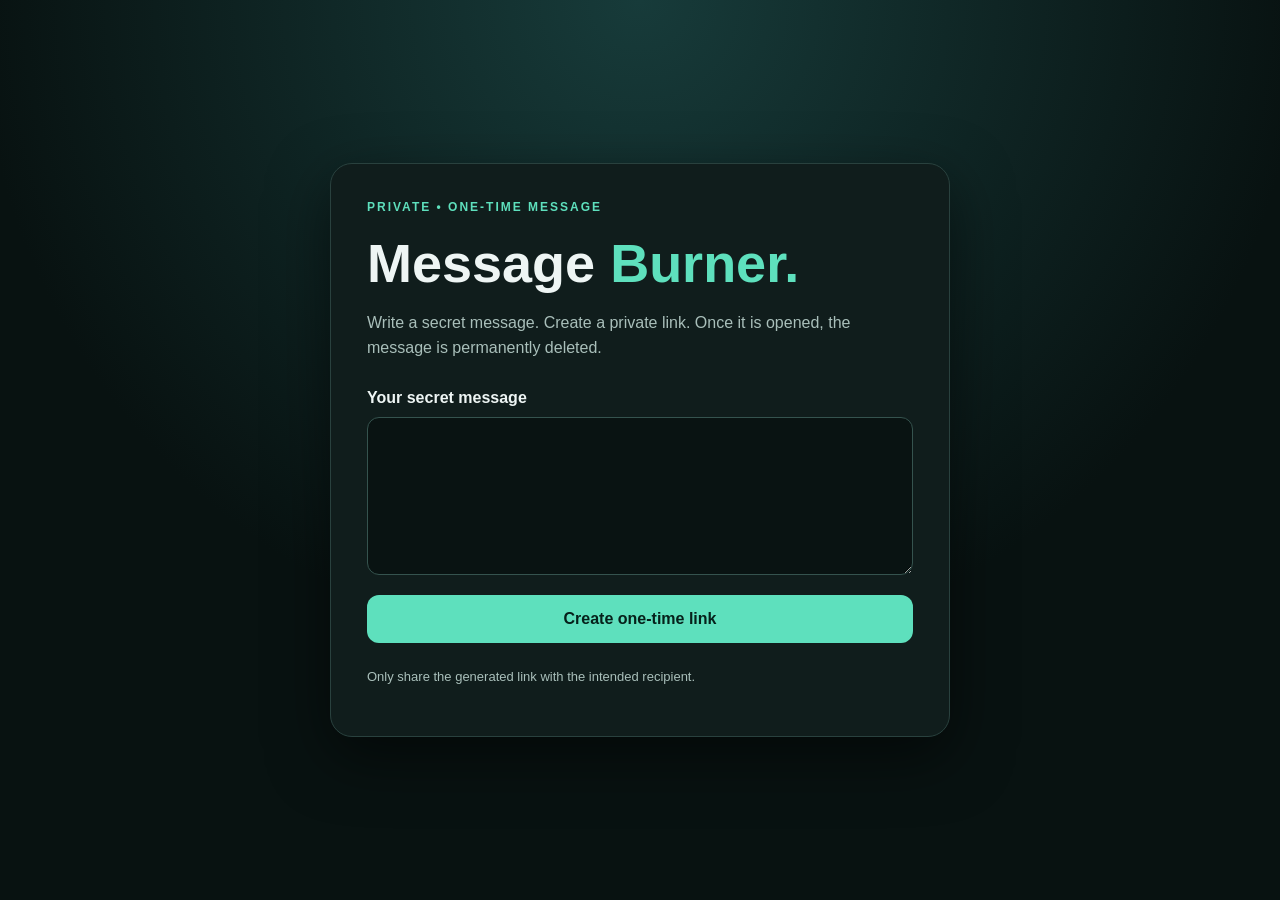
==== static/index.html @ 4c46920a "first commit" ====
<!DOCTYPE html>
<html lang="en">
<head>
    <meta charset="UTF-8">
    <meta name="viewport" content="width=device-width, initial-scale=1.0">

    <title>Message Burner</title>

    <link rel="stylesheet" href="/static/style.css">
</head>
<body>

    <main class="container">

        <div class="tag">
            PRIVATE • ONE-TIME MESSAGE
        </div>

        <h1>Message <span>Burner.</span></h1>

        <p class="intro">
            Write a secret message. Create a private link.
            Once it is opened, the message is permanently deleted.
        </p>

        <label for="message">Your secret message</label>

        <textarea
            id="message"
            placeholder="Type your message here..."
            rows="7">
        </textarea>

        <button id="createButton" onclick="createLink()">
            Create one-time link
        </button>

        <div id="result" class="result"></div>

        <p class="note">
            Only share the generated link with the intended recipient.
        </p>

    </main>

    <script>

        // Create a one-time message link
        async function createLink() {

            const messageBox = document.getElementById("message");
            const result = document.getElementById("result");
            const button = document.getElementById("createButton");

            if (!messageBox.value.trim()) {
                result.textContent = "Please enter a message first.";
                return;
            }

            button.disabled = true;
            result.textContent = "Creating your link...";

            try {

                const response = await fetch("/create", {
                    method: "POST",
                    headers: {
                        "Content-Type": "application/json"
                    },
                    body: JSON.stringify({
                        message: messageBox.value
                    })
                });

                const data = await response.json();

                if (!response.ok) {
                    throw new Error(data.detail || "Could not create link.");
                }

                const fullLink = window.location.origin + data.link;

                result.innerHTML = `
                    <p>Your one-time link is ready:</p>
                    <input id="shareLink" readonly>
                    <button class="copy" onclick="copyLink()">
                        Copy link
                    </button>
                `;

                document.getElementById("shareLink").value = fullLink;

                messageBox.value = "";

            } catch (error) {

                result.textContent = error.message;

            } finally {

                button.disabled = false;

            }
        }

        // Copy generated link
        async function copyLink() {

            const link = document.getElementById("shareLink");

            link.select();
            link.setSelectionRange(0, 99999);

            try {

                await navigator.clipboard.writeText(link.value);

                document.querySelector(".copy").textContent = "Copied!";

            } catch {

                document.execCommand("copy");

                document.querySelector(".copy").textContent = "Copied!";

            }
        }

    </script>

</body>
</html>
---- static/style.css ----
/* Apply styles to all elements */
* {
    box-sizing: border-box;
}

/* Main webpage background */
body {
    margin: 0;
    min-height: 100vh;
    display: grid;
    place-items: center;
    padding: 24px;
    font-family: Arial, sans-serif;
    color: #eef5f4;

    background: radial-gradient(
        circle at top,
        #173b3a,
        #081211 60%
    );
}

/* Main content box */
.container {
    width: 100%;
    max-width: 620px;
    padding: 36px;

    background: #101d1c;
    border: 1px solid #29413e;
    border-radius: 22px;

    box-shadow: 0 20px 60px #0008;
}

/* Small heading */
.tag {
    color: #5ee0bd;
    font-size: 12px;
    letter-spacing: 2px;
    font-weight: bold;
}

/* Main title */
h1 {
    font-size: clamp(34px, 8vw, 54px);
    margin: 18px 0 12px;
}

/* Highlighted title text */
h1 span {
    color: #5ee0bd;
}

/* Description text */
.intro,
.note {
    color: #a9bfba;
    line-height: 1.6;
}

/* Textarea label */
label {
    display: block;
    margin: 28px 0 10px;
    font-weight: bold;
}

/* Textarea and input fields */
textarea,
input {
    width: 100%;
    padding: 15px;

    border: 1px solid #35534e;
    border-radius: 12px;

    color: #eef5f4;
    background: #091312;

    font: inherit;
}

/* Textarea settings */
textarea {
    resize: vertical;
}

/* Buttons */
button {
    width: 100%;
    margin-top: 16px;
    padding: 15px;

    border: 0;
    border-radius: 12px;

    color: #06211b;
    background: #5ee0bd;

    font-size: 16px;
    font-weight: bold;

    cursor: pointer;
}

/* Disabled button */
button:disabled {
    opacity: 0.6;
    cursor: wait;
}

/* Result section */
.result {
    margin-top: 20px;
    overflow-wrap: anywhere;
}

/* Result message */
.result p {
    color: #5ee0bd;
}

/* Copy button */
button.copy {
    margin-top: 10px;
}

/* Secret message display */
.message {
    margin-top: 26px;
    padding: 22px;
    min-height: 100px;

    white-space: pre-wrap;
    overflow-wrap: anywhere;

    background: #091312;
    border: 1px solid #35534e;
    border-radius: 12px;

    line-height: 1.7;
}

/* Small note */
.note {
    margin-top: 24px;
    font-size: 13px;
}

/* Mobile screen design */
@media (max-width: 480px) {

    .container {
        padding: 25px 20px;
    }

}
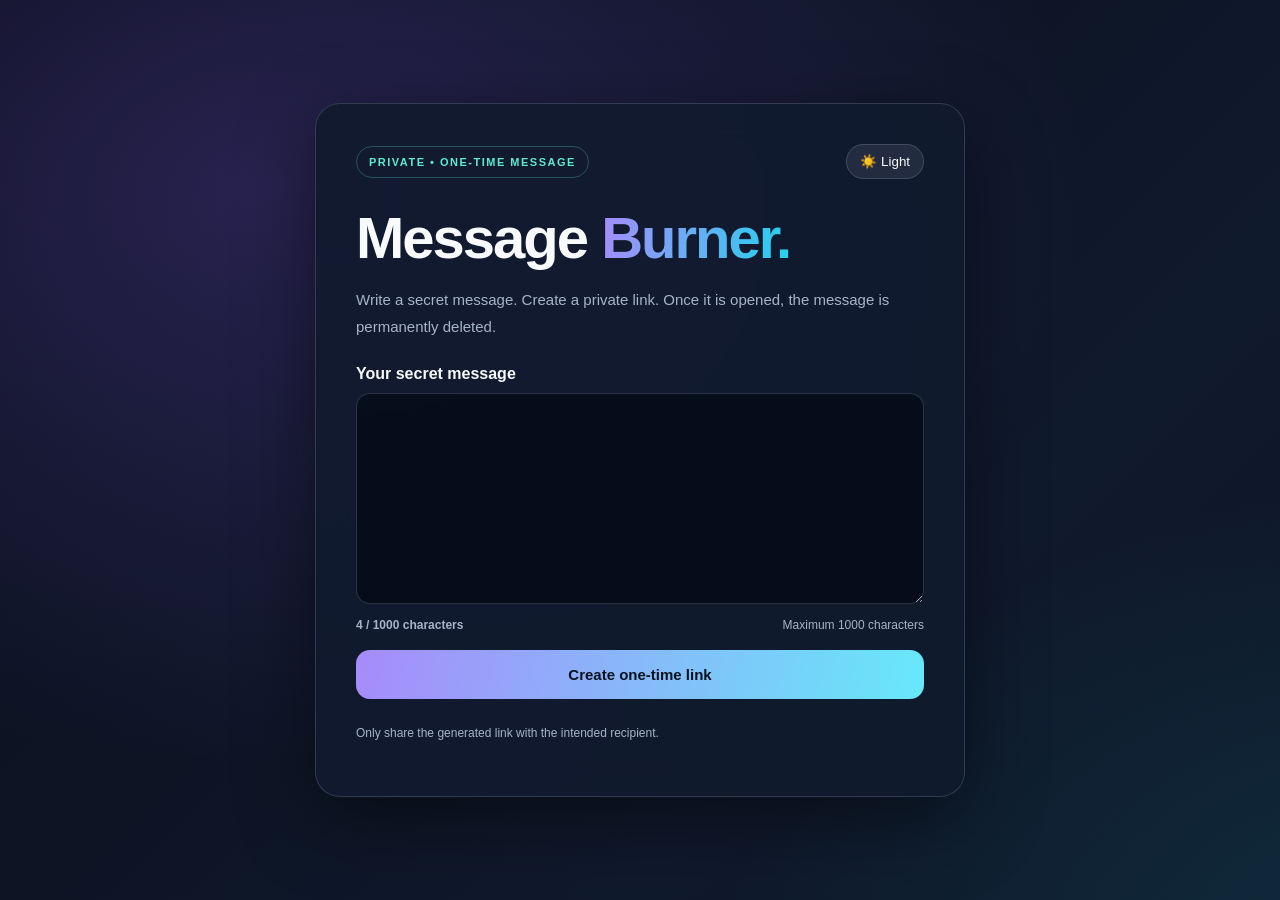
==== commit 9ed2deb7: "Updated programs" ====
--- a/static/index.html
+++ b/static/index.html
@@ -1,5 +1,7 @@
+
 <!DOCTYPE html>
 <html lang="en">
+
 <head>
     <meta charset="UTF-8">
     <meta name="viewport" content="width=device-width, initial-scale=1.0">
@@ -8,125 +10,291 @@
 
     <link rel="stylesheet" href="/static/style.css">
 </head>
+
 <body>
 
-    <main class="container">
+<main class="container">
+
+    <div class="topbar">
 
         <div class="tag">
             PRIVATE • ONE-TIME MESSAGE
         </div>
 
-        <h1>Message <span>Burner.</span></h1>
-
-        <p class="intro">
-            Write a secret message. Create a private link.
-            Once it is opened, the message is permanently deleted.
-        </p>
-
-        <label for="message">Your secret message</label>
-
-        <textarea
-            id="message"
-            placeholder="Type your message here..."
-            rows="7">
-        </textarea>
-
-        <button id="createButton" onclick="createLink()">
-            Create one-time link
+        <button
+            class="theme-toggle"
+            id="themeToggle"
+            onclick="toggleTheme()">
+            ☀️ Light
         </button>
 
-        <div id="result" class="result"></div>
-
-        <p class="note">
-            Only share the generated link with the intended recipient.
-        </p>
-
-    </main>
-
-    <script>
-
-        // Create a one-time message link
-        async function createLink() {
-
-            const messageBox = document.getElementById("message");
-            const result = document.getElementById("result");
-            const button = document.getElementById("createButton");
-
-            if (!messageBox.value.trim()) {
-                result.textContent = "Please enter a message first.";
-                return;
-            }
-
-            button.disabled = true;
-            result.textContent = "Creating your link...";
-
-            try {
-
-                const response = await fetch("/create", {
-                    method: "POST",
-                    headers: {
-                        "Content-Type": "application/json"
-                    },
-                    body: JSON.stringify({
-                        message: messageBox.value
-                    })
-                });
-
-                const data = await response.json();
-
-                if (!response.ok) {
-                    throw new Error(data.detail || "Could not create link.");
-                }
-
-                const fullLink = window.location.origin + data.link;
-
-                result.innerHTML = `
-                    <p>Your one-time link is ready:</p>
-                    <input id="shareLink" readonly>
-                    <button class="copy" onclick="copyLink()">
-                        Copy link
-                    </button>
-                `;
-
-                document.getElementById("shareLink").value = fullLink;
-
-                messageBox.value = "";
-
-            } catch (error) {
-
-                result.textContent = error.message;
-
-            } finally {
-
-                button.disabled = false;
-
-            }
+    </div>
+
+    <h1>Message <span>Burner.</span></h1>
+
+    <p class="intro">
+        Write a secret message. Create a private link.
+        Once it is opened, the message is permanently deleted.
+    </p>
+
+    <label for="message">Your secret message</label>
+
+    <textarea
+        id="message"
+        maxlength="1000"
+        rows="7"
+        placeholder="Type your message here..."
+        oninput="updateCounter()">
+    </textarea>
+
+    <div class="counter-row">
+
+        <span id="characterCount">
+            0 / 1000 characters
+        </span>
+
+        <span>Maximum 1000 characters</span>
+
+    </div>
+
+    <button
+        id="createButton"
+        class="primary-button"
+        onclick="createLink()">
+
+        Create one-time link
+
+    </button>
+
+    <div id="result" class="result"></div>
+
+    <p class="note">
+        Only share the generated link with the intended recipient.
+    </p>
+
+</main>
+
+
+<script>
+
+// Apply saved theme
+function applySavedTheme() {
+
+    const theme =
+        localStorage.getItem("messageBurnerTheme") || "dark";
+
+    document.body.classList.toggle(
+        "light-theme",
+        theme === "light"
+    );
+
+    updateThemeButton();
+}
+
+
+// Switch dark and light themes
+function toggleTheme() {
+
+    const isLight =
+        document.body.classList.toggle("light-theme");
+
+    localStorage.setItem(
+        "messageBurnerTheme",
+        isLight ? "light" : "dark"
+    );
+
+    updateThemeButton();
+}
+
+
+// Update theme button
+function updateThemeButton() {
+
+    const button =
+        document.getElementById("themeToggle");
+
+    const isLight =
+        document.body.classList.contains("light-theme");
+
+    button.textContent =
+        isLight ? "🌙 Dark" : "☀️ Light";
+
+}
+
+
+// Character counter
+function updateCounter() {
+
+    const message =
+        document.getElementById("message");
+
+    const count = message.value.length;
+
+    const counter =
+        document.getElementById("characterCount");
+
+    counter.textContent =
+        count + " / 1000 characters";
+
+    counter.classList.toggle(
+        "near-limit",
+        count >= 900
+    );
+
+    counter.classList.toggle(
+        "at-limit",
+        count >= 1000
+    );
+
+}
+
+
+// Create message link
+async function createLink() {
+
+    const messageBox =
+        document.getElementById("message");
+
+    const result =
+        document.getElementById("result");
+
+    const button =
+        document.getElementById("createButton");
+
+    const message = messageBox.value.trim();
+
+    if (!message) {
+
+        result.textContent =
+            "Please enter a message first😥.";
+
+        return;
+    }
+
+    if (message.length > 1000) {
+
+        result.textContent =
+            "Maximum 1000 characters allowed.😡";
+
+        return;
+    }
+
+    button.disabled = true;
+
+    result.textContent =
+        "Creating your link...🤔";
+
+    try {
+
+        const response = await fetch("/create", {
+
+            method: "POST",
+
+            headers: {
+                "Content-Type": "application/json"
+            },
+
+            body: JSON.stringify({
+                message: message
+            })
+
+        });
+
+        const data = await response.json();
+
+        if (!response.ok) {
+            throw new Error(
+                data.detail || "Could not create link.🙏"
+            );
         }
 
-        // Copy generated link
-        async function copyLink() {
-
-            const link = document.getElementById("shareLink");
-
-            link.select();
-            link.setSelectionRange(0, 99999);
-
-            try {
-
-                await navigator.clipboard.writeText(link.value);
-
-                document.querySelector(".copy").textContent = "Copied!";
-
-            } catch {
-
-                document.execCommand("copy");
-
-                document.querySelector(".copy").textContent = "Copied!";
-
-            }
-        }
-
-    </script>
+        const fullLink =
+            window.location.origin + data.link;
+
+        result.replaceChildren();
+
+        const text = document.createElement("p");
+
+        text.textContent =
+            "Your one-time link is ready:😇";
+
+        result.appendChild(text);
+
+        const input = document.createElement("input");
+
+        input.id = "shareLink";
+        input.readOnly = true;
+        input.value = fullLink;
+
+        result.appendChild(input);
+
+        const copyButton =
+            document.createElement("button");
+
+        copyButton.className = "copy-button";
+        copyButton.textContent = "Copy link";
+
+        copyButton.onclick = copyLink;
+
+        result.appendChild(copyButton);
+
+        messageBox.value = "";
+
+        updateCounter();
+
+    }
+
+    catch (error) {
+
+        result.textContent = error.message;
+
+    }
+
+    finally {
+
+        button.disabled = false;
+
+    }
+
+}
+
+
+// Copy link
+async function copyLink() {
+
+    const link =
+        document.getElementById("shareLink");
+
+    const button =
+        document.querySelector(".copy-button");
+
+    try {
+
+        await navigator.clipboard.writeText(link.value);
+
+    }
+
+    catch {
+
+        link.select();
+
+        link.setSelectionRange(0, 99999);
+
+        document.execCommand("copy");
+
+    }
+
+    button.textContent = "Copied!";
+
+}
+
+
+// Start page
+applySavedTheme();
+
+updateCounter();
+
+</script>
 
 </body>
-</html>+</html>
--- a/static/style.css
+++ b/static/style.css
@@ -1,158 +1,562 @@
-/* Apply styles to all elements */
+
+/* Message Burner Professional CSS */
+
+:root {
+
+    --panel: rgba(17, 27, 46, .92);
+
+    --text: #f8fafc;
+
+    --muted: #a7b4c8;
+
+    --field: rgba(5, 12, 25, .84);
+
+    --success: #5eead4;
+
+    --border: rgba(148, 163, 184, .25);
+
+}
+
+
+/* Basic settings */
+
 * {
+
     box-sizing: border-box;
-}
-
-/* Main webpage background */
+
+}
+
+
+/* Main background */
+
 body {
+
+    min-height: 100vh;
+
     margin: 0;
-    min-height: 100vh;
+
     display: grid;
+
     place-items: center;
-    padding: 24px;
+
+    padding: 25px 15px;
+
+    color: var(--text);
+
     font-family: Arial, sans-serif;
-    color: #eef5f4;
-
-    background: radial-gradient(
-        circle at top,
-        #173b3a,
-        #081211 60%
+
+    background:
+        radial-gradient(
+            ellipse at 15% 15%,
+            rgba(139, 92, 246, .23),
+            transparent 38%
+        ),
+        radial-gradient(
+            ellipse at 85% 80%,
+            rgba(34, 211, 238, .16),
+            transparent 38%
+        ),
+        linear-gradient(
+            135deg,
+            #080d18,
+            #101a2d,
+            #080d18
+        );
+
+    background-size: 140% 140%;
+
+    animation: backgroundFlow 14s infinite alternate;
+
+    transition: background .3s, color .3s;
+
+}
+
+
+/* Main card */
+
+.container {
+
+    width: min(100%, 650px);
+
+    padding: 40px;
+
+    border: 1px solid var(--border);
+
+    border-radius: 25px;
+
+    background: var(--panel);
+
+    backdrop-filter: blur(18px);
+
+    box-shadow: 0 24px 80px #0007;
+
+    animation: cardEnter .8s ease;
+
+}
+
+
+/* Top navigation */
+
+.topbar {
+
+    display: flex;
+
+    align-items: center;
+
+    justify-content: space-between;
+
+    gap: 10px;
+
+    flex-wrap: wrap;
+
+}
+
+
+/* Small tag */
+
+.tag {
+
+    color: var(--success);
+
+    font-size: 11px;
+
+    font-weight: bold;
+
+    letter-spacing: 1.5px;
+
+    padding: 9px 12px;
+
+    border: 1px solid #5eead444;
+
+    border-radius: 30px;
+
+}
+
+
+/* Theme button */
+
+.theme-toggle {
+
+    padding: 9px 13px;
+
+    border: 1px solid var(--border);
+
+    border-radius: 25px;
+
+    color: var(--text);
+
+    background: #94a3b822;
+
+    cursor: pointer;
+
+}
+
+
+/* Heading */
+
+h1 {
+
+    margin: 25px 0 12px;
+
+    font-size: clamp(36px, 8vw, 58px);
+
+    letter-spacing: -2px;
+
+}
+
+
+h1 span {
+
+    color: transparent;
+
+    background: linear-gradient(
+        100deg,
+        #a78bfa,
+        #22d3ee
     );
-}
-
-/* Main content box */
-.container {
-    width: 100%;
-    max-width: 620px;
-    padding: 36px;
-
-    background: #101d1c;
-    border: 1px solid #29413e;
-    border-radius: 22px;
-
-    box-shadow: 0 20px 60px #0008;
-}
-
-/* Small heading */
-.tag {
-    color: #5ee0bd;
-    font-size: 12px;
-    letter-spacing: 2px;
+
+    background-clip: text;
+
+    -webkit-background-clip: text;
+
+}
+
+
+/* Introduction */
+
+.intro {
+
+    color: var(--muted);
+
+    line-height: 1.8;
+
+    font-size: 15px;
+
+}
+
+
+/* Label */
+
+label {
+
+    display: block;
+
+    margin: 25px 0 10px;
+
     font-weight: bold;
-}
-
-/* Main title */
-h1 {
-    font-size: clamp(34px, 8vw, 54px);
-    margin: 18px 0 12px;
-}
-
-/* Highlighted title text */
-h1 span {
-    color: #5ee0bd;
-}
-
-/* Description text */
-.intro,
-.note {
-    color: #a9bfba;
-    line-height: 1.6;
-}
-
-/* Textarea label */
-label {
-    display: block;
-    margin: 28px 0 10px;
-    font-weight: bold;
-}
-
-/* Textarea and input fields */
+
+}
+
+
+/* Textarea and input */
+
 textarea,
 input {
+
     width: 100%;
+
     padding: 15px;
 
-    border: 1px solid #35534e;
-    border-radius: 12px;
-
-    color: #eef5f4;
-    background: #091312;
+    border: 1px solid var(--border);
+
+    border-radius: 14px;
+
+    outline: none;
+
+    color: var(--text);
+
+    background: var(--field);
 
     font: inherit;
-}
-
-/* Textarea settings */
+
+    line-height: 1.6;
+
+    transition: .3s;
+
+}
+
+
 textarea {
+
+    min-height: 150px;
+
     resize: vertical;
-}
-
-/* Buttons */
+
+}
+
+
+textarea:focus,
+input:focus {
+
+    border-color: #22d3ee;
+
+    box-shadow: 0 0 0 4px #22d3ee22;
+
+}
+
+
+/* Character counter */
+
+.counter-row {
+
+    display: flex;
+
+    justify-content: space-between;
+
+    gap: 10px;
+
+    margin-top: 10px;
+
+    color: var(--muted);
+
+    font-size: 12px;
+
+}
+
+
+#characterCount {
+
+    font-weight: bold;
+
+}
+
+
+#characterCount.near-limit {
+
+    color: #fbbf24;
+
+}
+
+
+#characterCount.at-limit {
+
+    color: #fb7185;
+
+}
+
+
+/* Main button */
+
 button {
+
+    font-family: inherit;
+
+}
+
+
+.primary-button,
+.copy-button {
+
     width: 100%;
-    margin-top: 16px;
-    padding: 15px;
-
-    border: 0;
-    border-radius: 12px;
-
-    color: #06211b;
-    background: #5ee0bd;
+
+    margin-top: 18px;
+
+    padding: 16px;
+
+    border: none;
+
+    border-radius: 14px;
+
+    color: #08111f;
+
+    background: linear-gradient(
+        100deg,
+        #a78bfa,
+        #67e8f9
+    );
+
+    font-size: 15px;
+
+    font-weight: bold;
+
+    cursor: pointer;
+
+    transition: .3s;
+
+}
+
+
+.primary-button:hover,
+.copy-button:hover {
+
+    transform: translateY(-3px);
+
+    box-shadow: 0 12px 30px #6366f155;
+
+}
+
+
+.primary-button:disabled {
+
+    opacity: .6;
+
+    cursor: wait;
+
+}
+
+
+/* Result section */
+
+.result {
+
+    margin-top: 20px;
+
+    overflow-wrap: anywhere;
+
+}
+
+
+.result p {
+
+    color: var(--success);
+
+    font-weight: bold;
+
+}
+
+
+/* Message reader */
+
+.message {
+
+    min-height: 110px;
+
+    margin-top: 25px;
+
+    padding: 22px;
+
+    border: 1px solid #22d3ee44;
+
+    border-radius: 15px;
+
+    color: var(--text);
+
+    background: var(--field);
 
     font-size: 16px;
-    font-weight: bold;
-
-    cursor: pointer;
-}
-
-/* Disabled button */
-button:disabled {
-    opacity: 0.6;
-    cursor: wait;
-}
-
-/* Result section */
-.result {
-    margin-top: 20px;
+
+    line-height: 1.8;
+
+    white-space: pre-wrap;
+
     overflow-wrap: anywhere;
-}
-
-/* Result message */
-.result p {
-    color: #5ee0bd;
-}
-
-/* Copy button */
-button.copy {
-    margin-top: 10px;
-}
-
-/* Secret message display */
-.message {
-    margin-top: 26px;
-    padding: 22px;
-    min-height: 100px;
-
-    white-space: pre-wrap;
-    overflow-wrap: anywhere;
-
-    background: #091312;
-    border: 1px solid #35534e;
-    border-radius: 12px;
+
+}
+
+
+.message-error {
+
+    color: #fda4af;
+
+}
+
+
+/* Footer note */
+
+.note {
+
+    margin-top: 24px;
+
+    color: var(--muted);
+
+    font-size: 12px;
 
     line-height: 1.7;
-}
-
-/* Small note */
-.note {
-    margin-top: 24px;
-    font-size: 13px;
-}
-
-/* Mobile screen design */
-@media (max-width: 480px) {
+
+}
+
+
+/* Light theme */
+
+body.light-theme {
+
+    color-scheme: light;
+
+    --panel: rgba(255, 255, 255, .94);
+
+    --text: #172033;
+
+    --muted: #5b6880;
+
+    --field: #f8fafc;
+
+    --success: #0f8b79;
+
+    --border: rgba(100, 116, 139, .30);
+
+    background:
+        radial-gradient(
+            ellipse at 15% 15%,
+            #a78bfa40,
+            transparent 38%
+        ),
+        radial-gradient(
+            ellipse at 85% 80%,
+            #22d3ee35,
+            transparent 38%
+        ),
+        linear-gradient(
+            135deg,
+            #f8faff,
+            #e9efff,
+            #f7fbff
+        );
+
+}
+
+
+body.light-theme .message-error {
+
+    color: #be123c;
+
+}
+
+
+/* Mobile responsive */
+
+@media (max-width: 600px) {
 
     .container {
-        padding: 25px 20px;
-    }
-
-}+
+        padding: 25px 19px;
+
+        border-radius: 22px;
+
+    }
+
+    h1 {
+
+        letter-spacing: -1px;
+
+    }
+
+    .intro {
+
+        font-size: 14px;
+
+    }
+
+    .counter-row {
+
+        flex-direction: column;
+
+    }
+
+}
+
+
+/* Accessibility */
+
+@media (prefers-reduced-motion: reduce) {
+
+    *,
+    *::before,
+    *::after {
+
+        animation-duration: .01ms !important;
+
+        transition-duration: .01ms !important;
+
+    }
+
+}
+
+
+/* Animations */
+
+@keyframes cardEnter {
+
+    from {
+
+        opacity: 0;
+
+        transform: translateY(25px);
+
+    }
+
+    to {
+
+        opacity: 1;
+
+        transform: translateY(0);
+
+    }
+
+}
+
+
+@keyframes backgroundFlow {
+
+    from {
+
+        background-position: 0% 0%;
+
+    }
+
+    to {
+
+        background-position: 100% 100%;
+
+    }
+
+}
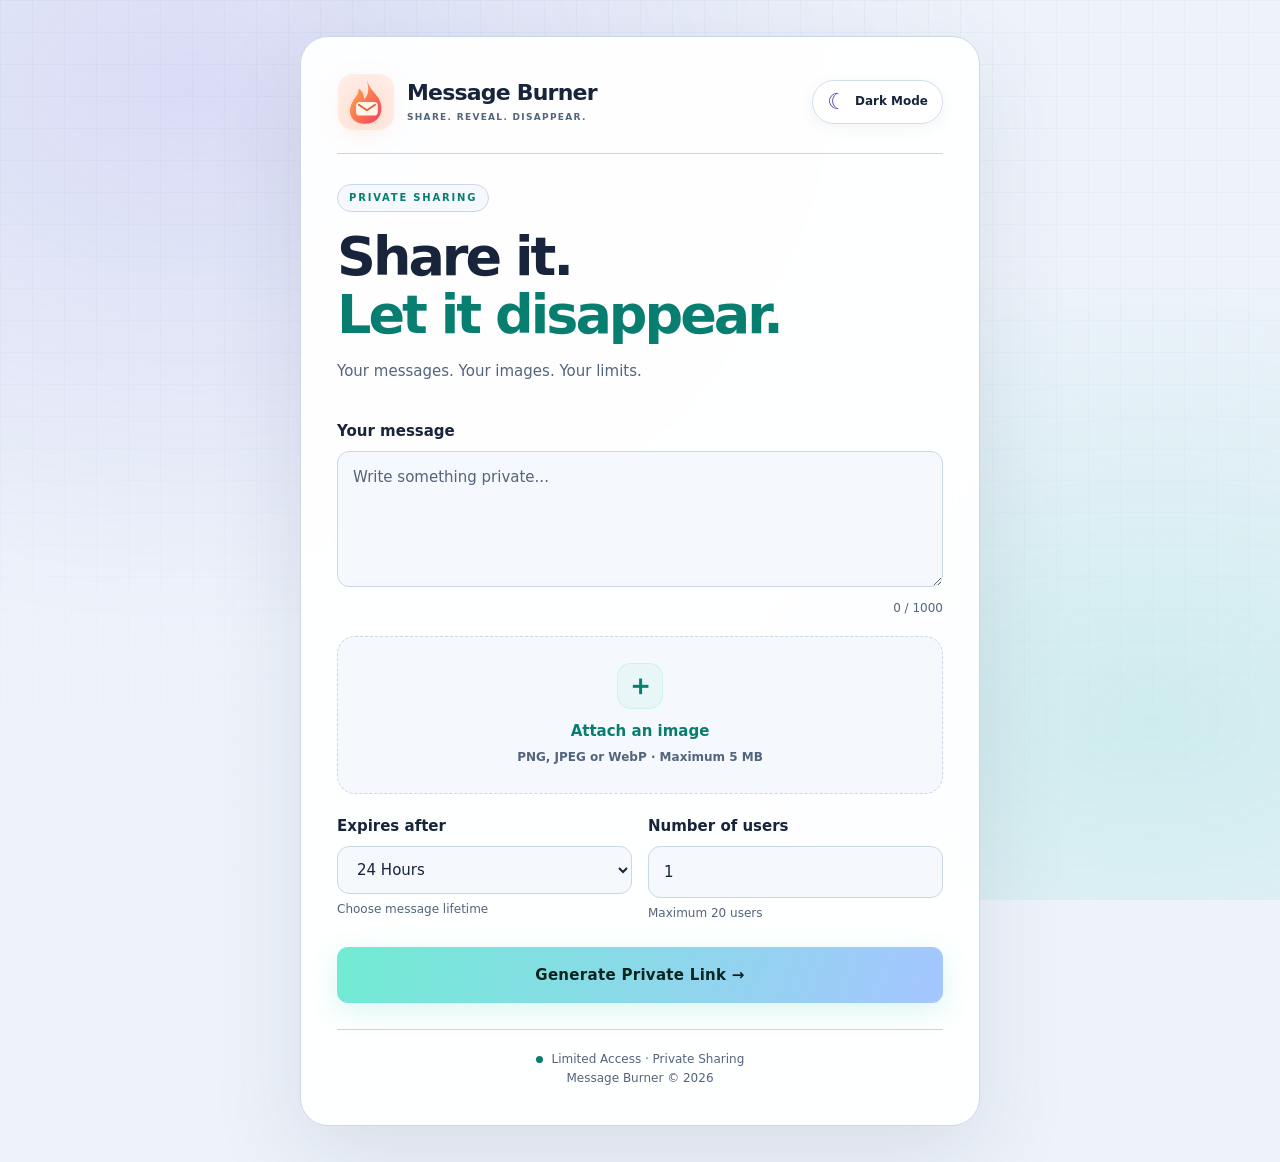
==== commit 0398d6fd: "Updated project" ====
--- a/static/index.html
+++ b/static/index.html
@@ -1,300 +1,399 @@
-
-<!DOCTYPE html>
+<!doctype html>
 <html lang="en">
-
-<head>
-    <meta charset="UTF-8">
-    <meta name="viewport" content="width=device-width, initial-scale=1.0">
+  <head>
+    <meta charset="UTF-8" />
+
+    <meta name="viewport" content="width=device-width, initial-scale=1" />
 
     <title>Message Burner</title>
 
-    <link rel="stylesheet" href="/static/style.css">
-</head>
-
-<body>
-
-<main class="container">
-
-    <div class="topbar">
-
-        <div class="tag">
-            PRIVATE • ONE-TIME MESSAGE
+    <link rel="stylesheet" href="/static/style.css" />
+
+    <script src="/static/app.js" defer></script>
+  </head>
+
+  <body>
+    <main>
+      <!-- Professional logo and theme button -->
+      <header>
+        <a href="/" class="brand-logo">
+          <svg class="logo-icon" viewBox="0 0 64 64" aria-hidden="true">
+            <defs>
+              <linearGradient
+                id="fireGradient"
+                x1="0%"
+                y1="0%"
+                x2="100%"
+                y2="100%"
+              >
+                <stop offset="0%" stop-color="#ffb347" />
+
+                <stop offset="100%" stop-color="#f43f5e" />
+              </linearGradient>
+            </defs>
+
+            <rect
+              x="1"
+              y="1"
+              width="62"
+              height="62"
+              rx="17"
+              fill="rgba(255,120,70,0.12)"
+            />
+
+            <!-- Flame -->
+            <path
+              d="M33 7 C36 22 49 24 49 39
+                             C49 50 41 56 31 56
+                             C19 56 12 48 15 37
+                             C17 29 24 25 24 17
+                             C29 20 30 26 30 29
+                             C37 22 34 15 33 7Z"
+              fill="url(#fireGradient)"
+            />
+
+            <!-- Message envelope -->
+            <rect x="21" y="32" width="24" height="15" rx="4" fill="#fff5e8" />
+
+            <path
+              d="M24 35 L33 41 L42 35"
+              stroke="#e85c39"
+              stroke-width="2"
+              stroke-linecap="round"
+              fill="none"
+            />
+          </svg>
+
+          <div class="brand-text">
+            <span class="brand-name"> Message Burner </span>
+
+            <span class="brand-tagline"> Share. Reveal. Disappear. </span>
+          </div>
+        </a>
+
+        <!-- Dynamic theme button -->
+        <button
+          type="button"
+          id="themeToggle"
+          class="theme-toggle"
+          onclick="toggleTheme()"
+        >
+          <span id="themeIcon">☀</span>
+
+          <span id="themeText">Light Mode</span>
+        </button>
+      </header>
+
+      <!-- Main heading -->
+      <section class="hero">
+        <span class="eyebrow"> PRIVATE SHARING </span>
+
+        <h1>
+          Share it.<br />
+          <em>Let it disappear.</em>
+        </h1>
+
+        <p>Your messages. Your images. Your limits.</p>
+      </section>
+
+      <!-- Message form -->
+      <form id="form">
+        <label for="message"> Your message </label>
+
+        <textarea
+          id="message"
+          name="message"
+          maxlength="1000"
+          placeholder="Write something private..."
+        ></textarea>
+
+        <!-- Character counter -->
+        <small id="counter">0 / 1000</small>
+
+        <!-- Single image selection box -->
+        <label class="upload" for="image">
+          <span class="upload-icon">＋</span>
+
+          <strong>Attach an image</strong>
+
+          <small> PNG, JPEG or WebP · Maximum 5 MB </small>
+        </label>
+
+        <!-- Hidden file input -->
+        <input
+          type="file"
+          id="image"
+          name="image"
+          accept="image/png,image/jpeg,image/webp"
+        />
+
+        <!-- Image preview -->
+        <div id="previewBox" hidden>
+          <img id="preview" alt="Selected image" />
+
+          <p id="fileName"></p>
+
+          <button type="button" class="remove" onclick="removeImage()">
+            Remove Image
+          </button>
         </div>
 
-        <button
-            class="theme-toggle"
-            id="themeToggle"
-            onclick="toggleTheme()">
-            ☀️ Light
+        <!-- Time limit and number of users -->
+        <div class="columns">
+          <div>
+            <label for="expiry"> Expires after </label>
+
+            <select id="expiry" name="expiration_minutes">
+              <option value="5">5 Minutes</option>
+
+              <option value="15">15 Minutes</option>
+
+              <option value="30">30 Minutes</option>
+
+              <option value="60">1 Hour</option>
+
+              <option value="720">12 Hours</option>
+
+              <option value="1440" selected>24 Hours</option>
+
+              <option value="10080">7 Days</option>
+            </select>
+
+            <small> Choose message lifetime </small>
+          </div>
+
+          <!-- Number of users -->
+          <div>
+            <label for="views"> Number of users </label>
+
+            <input
+              type="number"
+              id="views"
+              name="max_reads"
+              min="1"
+              max="20"
+              value="1"
+              required
+            />
+
+            <small> Maximum 20 users </small>
+          </div>
+        </div>
+
+        <!-- Generate link button -->
+        <button class="primary" id="create" type="submit">
+          Generate Private Link →
         </button>
-
-    </div>
-
-    <h1>Message <span>Burner.</span></h1>
-
-    <p class="intro">
-        Write a secret message. Create a private link.
-        Once it is opened, the message is permanently deleted.
-    </p>
-
-    <label for="message">Your secret message</label>
-
-    <textarea
-        id="message"
-        maxlength="1000"
-        rows="7"
-        placeholder="Type your message here..."
-        oninput="updateCounter()">
-    </textarea>
-
-    <div class="counter-row">
-
-        <span id="characterCount">
-            0 / 1000 characters
-        </span>
-
-        <span>Maximum 1000 characters</span>
-
-    </div>
-
-    <button
-        id="createButton"
-        class="primary-button"
-        onclick="createLink()">
-
-        Create one-time link
-
-    </button>
-
-    <div id="result" class="result"></div>
-
-    <p class="note">
-        Only share the generated link with the intended recipient.
-    </p>
-
-</main>
-
-
-<script>
-
-// Apply saved theme
-function applySavedTheme() {
-
-    const theme =
-        localStorage.getItem("messageBurnerTheme") || "dark";
-
-    document.body.classList.toggle(
-        "light-theme",
-        theme === "light"
-    );
-
-    updateThemeButton();
-}
-
-
-// Switch dark and light themes
-function toggleTheme() {
-
-    const isLight =
-        document.body.classList.toggle("light-theme");
-
-    localStorage.setItem(
-        "messageBurnerTheme",
-        isLight ? "light" : "dark"
-    );
-
-    updateThemeButton();
-}
-
-
-// Update theme button
-function updateThemeButton() {
-
-    const button =
-        document.getElementById("themeToggle");
-
-    const isLight =
-        document.body.classList.contains("light-theme");
-
-    button.textContent =
-        isLight ? "🌙 Dark" : "☀️ Light";
-
-}
-
-
-// Character counter
-function updateCounter() {
-
-    const message =
-        document.getElementById("message");
-
-    const count = message.value.length;
-
-    const counter =
-        document.getElementById("characterCount");
-
-    counter.textContent =
-        count + " / 1000 characters";
-
-    counter.classList.toggle(
-        "near-limit",
-        count >= 900
-    );
-
-    counter.classList.toggle(
-        "at-limit",
-        count >= 1000
-    );
-
-}
-
-
-// Create message link
-async function createLink() {
-
-    const messageBox =
-        document.getElementById("message");
-
-    const result =
-        document.getElementById("result");
-
-    const button =
-        document.getElementById("createButton");
-
-    const message = messageBox.value.trim();
-
-    if (!message) {
-
-        result.textContent =
-            "Please enter a message first😥.";
-
-        return;
-    }
-
-    if (message.length > 1000) {
-
-        result.textContent =
-            "Maximum 1000 characters allowed.😡";
-
-        return;
-    }
-
-    button.disabled = true;
-
-    result.textContent =
-        "Creating your link...🤔";
-
-    try {
-
-        const response = await fetch("/create", {
-
+      </form>
+
+      <!-- Status message -->
+      <p id="status" role="status"></p>
+
+      <!-- Generated link -->
+      <section id="result" hidden>
+        <h2>Your link is ready!</h2>
+
+        <p id="linkInfo"></p>
+
+        <input id="link" readonly aria-label="Generated link" />
+
+        <!-- Sharing options -->
+        <div class="shares">
+          <button onclick="copyLink()">Copy Link</button>
+
+          <button class="whatsapp" onclick="share('wa')">WhatsApp</button>
+
+          <button class="email" onclick="share('email')">Email</button>
+
+          <button class="sms" onclick="share('sms')">SMS</button>
+
+          <button onclick="nativeShare()">More</button>
+        </div>
+      </section>
+
+      <!-- Footer -->
+      <footer>
+        <span class="footer-dot"></span>
+
+        Limited Access · Private Sharing
+
+        <br />
+
+        Message Burner © 2026
+      </footer>
+    </main>
+
+    <script>
+      const $ = (id) => document.getElementById(id);
+
+      let previewUrl = null;
+
+      // Character counter
+      function updateCounter() {
+        const length = $("message").value.length;
+
+        $("counter").textContent = length + " / 1000";
+
+        $("counter").style.color = length >= 900 ? "#ef4444" : "";
+      }
+
+      $("message").oninput = updateCounter;
+
+      updateCounter();
+
+      // Image selection and preview
+      $("image").onchange = function () {
+        if (previewUrl) {
+          URL.revokeObjectURL(previewUrl);
+
+          previewUrl = null;
+        }
+
+        const file = $("image").files[0];
+
+        $("previewBox").hidden = true;
+
+        if (!file) {
+          return;
+        }
+
+        if (file.size > 5 * 1024 * 1024) {
+          alert("Image must be under 5 MB");
+
+          removeImage();
+
+          return;
+        }
+
+        const allowedTypes = ["image/png", "image/jpeg", "image/webp"];
+
+        if (!allowedTypes.includes(file.type)) {
+          alert("Choose PNG, JPEG or WebP");
+
+          removeImage();
+
+          return;
+        }
+
+        previewUrl = URL.createObjectURL(file);
+
+        $("preview").src = previewUrl;
+
+        $("fileName").textContent = file.name;
+
+        $("previewBox").hidden = false;
+      };
+
+      // Remove selected image
+      function removeImage() {
+        $("image").value = "";
+
+        $("preview").removeAttribute("src");
+
+        $("previewBox").hidden = true;
+
+        $("fileName").textContent = "";
+
+        if (previewUrl) {
+          URL.revokeObjectURL(previewUrl);
+
+          previewUrl = null;
+        }
+      }
+
+      // Generate private link
+      $("form").onsubmit = async function (event) {
+        event.preventDefault();
+
+        $("create").disabled = true;
+
+        $("result").hidden = true;
+
+        $("status").textContent = "Generating your private link...";
+
+        try {
+          const response = await fetch("/create", {
             method: "POST",
 
-            headers: {
-                "Content-Type": "application/json"
-            },
-
-            body: JSON.stringify({
-                message: message
-            })
-
-        });
-
-        const data = await response.json();
-
-        if (!response.ok) {
-            throw new Error(
-                data.detail || "Could not create link.🙏"
+            body: new FormData(event.target),
+          });
+
+          const data = await response.json();
+
+          if (!response.ok) {
+            throw Error(
+              typeof data.detail === "string" ? data.detail : "Invalid input",
             );
-        }
-
-        const fullLink =
-            window.location.origin + data.link;
-
-        result.replaceChildren();
-
-        const text = document.createElement("p");
-
-        text.textContent =
-            "Your one-time link is ready:😇";
-
-        result.appendChild(text);
-
-        const input = document.createElement("input");
-
-        input.id = "shareLink";
-        input.readOnly = true;
-        input.value = fullLink;
-
-        result.appendChild(input);
-
-        const copyButton =
-            document.createElement("button");
-
-        copyButton.className = "copy-button";
-        copyButton.textContent = "Copy link";
-
-        copyButton.onclick = copyLink;
-
-        result.appendChild(copyButton);
-
-        messageBox.value = "";
-
-        updateCounter();
-
-    }
-
-    catch (error) {
-
-        result.textContent = error.message;
-
-    }
-
-    finally {
-
-        button.disabled = false;
-
-    }
-
-}
-
-
-// Copy link
-async function copyLink() {
-
-    const link =
-        document.getElementById("shareLink");
-
-    const button =
-        document.querySelector(".copy-button");
-
-    try {
-
-        await navigator.clipboard.writeText(link.value);
-
-    }
-
-    catch {
-
-        link.select();
-
-        link.setSelectionRange(0, 99999);
-
-        document.execCommand("copy");
-
-    }
-
-    button.textContent = "Copied!";
-
-}
-
-
-// Start page
-applySavedTheme();
-
-updateCounter();
-
-</script>
-
-</body>
+          }
+
+          $("link").value = location.origin + data.link;
+
+          const expiryDate = new Date(data.expires * 1000);
+
+          $("linkInfo").textContent =
+            "Allowed views: " +
+            data.max_reads +
+            " | Expires: " +
+            expiryDate.toLocaleString();
+
+          $("result").hidden = false;
+
+          $("status").textContent = "Link generated successfully!";
+
+          $("result").scrollIntoView({
+            behavior: "smooth",
+          });
+        } catch (error) {
+          $("status").textContent = error.message;
+        } finally {
+          $("create").disabled = false;
+        }
+      };
+
+      // Copy generated link
+      async function copyLink() {
+        try {
+          await navigator.clipboard.writeText($("link").value);
+
+          $("status").textContent = "Link copied successfully!";
+        } catch {
+          $("link").select();
+
+          $("status").textContent = "Please copy the selected link manually.";
+        }
+      }
+
+      // Sharing options
+      function share(type) {
+        const url = encodeURIComponent($("link").value);
+
+        if (type === "wa") {
+          window.open("https://wa.me/?text=" + url, "_blank", "noopener");
+        } else if (type === "email") {
+          location.href = "mailto:?subject=Private%20Message&body=" + url;
+        } else if (type === "sms") {
+          location.href = "sms:?body=" + url;
+        }
+      }
+
+      // Mobile sharing menu
+      async function nativeShare() {
+        if (navigator.share) {
+          try {
+            await navigator.share({
+              title: "Message Burner",
+
+              url: $("link").value,
+            });
+          } catch (error) {
+            if (error.name !== "AbortError") {
+              copyLink();
+            }
+          }
+        } else {
+          copyLink();
+        }
+      }
+    </script>
+  </body>
 </html>
--- a/static/style.css
+++ b/static/style.css
@@ -1,562 +1,997 @@
-
-/* Message Burner Professional CSS */
+/* =========================================
+   MESSAGE BURNER - PROFESSIONAL DESIGN
+   ========================================= */
+
+/* Dark theme */
 
 :root {
-
-    --panel: rgba(17, 27, 46, .92);
-
-    --text: #f8fafc;
-
-    --muted: #a7b4c8;
-
-    --field: rgba(5, 12, 25, .84);
-
-    --success: #5eead4;
-
-    --border: rgba(148, 163, 184, .25);
-
-}
-
-
-/* Basic settings */
+  color-scheme: dark;
+
+  --bg: #080c18;
+  --panel: rgba(18, 25, 43, 0.88);
+  --field: #10182a;
+  --text: #eef4ff;
+  --muted: #a5b3ca;
+  --line: #34425b;
+  --accent: #65e6cf;
+  --accent2: #a8a2ff;
+  --shadow: 0 30px 90px #0007;
+  --ink: #08241f;
+  --danger: #f87171;
+  --whatsapp: #22c55e;
+  --email: #83b1ff;
+  --glow1: #6259df45;
+  --glow2: #16c8ae40;
+}
+
+/* Light theme */
+
+:root.light {
+  color-scheme: light;
+
+  --bg: #eef3fa;
+  --panel: rgba(255, 255, 255, 0.94);
+  --field: #f5f8fc;
+  --text: #18243b;
+  --muted: #53647d;
+  --line: #cbd6e6;
+  --accent: #087e70;
+  --accent2: #5145b5;
+  --shadow: 0 30px 90px #354c7020;
+  --ink: #08241f;
+  --danger: #b91c1c;
+  --whatsapp: #15803d;
+  --email: #1d4ed8;
+  --glow1: #6259df25;
+  --glow2: #16c8ae25;
+}
+
+/* Global settings */
 
 * {
-
-    box-sizing: border-box;
-
-}
-
-
-/* Main background */
+  box-sizing: border-box;
+}
+
+[hidden] {
+  display: none !important;
+}
+
+html {
+  scroll-behavior: smooth;
+}
+
+::selection {
+  background: #65e6cf;
+  color: #08241f;
+}
+
+/* Website background */
 
 body {
-
-    min-height: 100vh;
-
-    margin: 0;
-
-    display: grid;
-
-    place-items: center;
-
-    padding: 25px 15px;
-
-    color: var(--text);
-
-    font-family: Arial, sans-serif;
-
-    background:
-        radial-gradient(
-            ellipse at 15% 15%,
-            rgba(139, 92, 246, .23),
-            transparent 38%
-        ),
-        radial-gradient(
-            ellipse at 85% 80%,
-            rgba(34, 211, 238, .16),
-            transparent 38%
-        ),
-        linear-gradient(
-            135deg,
-            #080d18,
-            #101a2d,
-            #080d18
-        );
-
-    background-size: 140% 140%;
-
-    animation: backgroundFlow 14s infinite alternate;
-
-    transition: background .3s, color .3s;
-
-}
-
-
-/* Main card */
-
-.container {
-
-    width: min(100%, 650px);
-
-    padding: 40px;
-
-    border: 1px solid var(--border);
-
-    border-radius: 25px;
-
-    background: var(--panel);
-
-    backdrop-filter: blur(18px);
-
-    box-shadow: 0 24px 80px #0007;
-
-    animation: cardEnter .8s ease;
-
-}
-
-
-/* Top navigation */
-
-.topbar {
-
-    display: flex;
-
-    align-items: center;
-
-    justify-content: space-between;
-
-    gap: 10px;
-
+  margin: 0;
+  min-height: 100vh;
+  display: grid;
+  place-items: center;
+  padding: 36px 18px;
+
+  font-family: "Segoe UI", system-ui, sans-serif;
+  font-size: 15px;
+  line-height: 1.6;
+
+  color: var(--text);
+  background: var(--bg);
+
+  isolation: isolate;
+
+  transition:
+    background 0.45s ease,
+    color 0.45s ease;
+}
+
+/* Animated aurora background */
+
+body::before {
+  content: "";
+  position: fixed;
+  inset: 0;
+  z-index: -1;
+  pointer-events: none;
+
+  background:
+    radial-gradient(ellipse at 15% 10%, var(--glow1), transparent 48%),
+    radial-gradient(ellipse at 90% 80%, var(--glow2), transparent 45%);
+
+  animation: aurora 12s ease-in-out infinite alternate;
+}
+
+/* Professional grid background */
+
+body::after {
+  content: "";
+  position: fixed;
+  inset: 0;
+  z-index: -1;
+  pointer-events: none;
+
+  background-image:
+    linear-gradient(#8495b010 1px, transparent 1px),
+    linear-gradient(90deg, #8495b010 1px, transparent 1px);
+
+  background-size: 32px 32px;
+
+  mask-image: linear-gradient(#000, transparent);
+}
+
+/* Main glass container */
+
+main {
+  width: min(100%, 680px);
+  padding: 36px;
+
+  border: 1px solid var(--line);
+  border-radius: 28px;
+
+  background: var(--panel);
+
+  backdrop-filter: blur(24px);
+  -webkit-backdrop-filter: blur(24px);
+
+  box-shadow: var(--shadow);
+
+  animation: enter 0.65s ease both;
+
+  transition:
+    background 0.4s ease,
+    border-color 0.4s ease,
+    box-shadow 0.4s ease;
+}
+
+/* Navigation header */
+
+header {
+  display: flex;
+  align-items: center;
+  justify-content: space-between;
+  gap: 12px;
+
+  padding-bottom: 22px;
+
+  border-bottom: 1px solid var(--line);
+}
+
+/* Professional logo */
+
+.brand-logo {
+  display: flex;
+  align-items: center;
+  gap: 12px;
+
+  min-width: 0;
+
+  text-decoration: none;
+  color: var(--text);
+}
+
+.brand-logo:hover {
+  text-decoration: none;
+}
+
+/* Animated flame icon */
+
+.logo-icon {
+  width: 58px;
+  height: 58px;
+  flex-shrink: 0;
+
+  filter: drop-shadow(0 4px 12px #ff783540);
+
+  animation: logoFloat 4s ease-in-out infinite;
+
+  transition: filter 0.4s ease;
+}
+
+.brand-logo:hover .logo-icon {
+  filter: drop-shadow(0 4px 18px #ff783580);
+}
+
+/* Brand text */
+
+.brand-text {
+  display: flex;
+  flex-direction: column;
+  gap: 4px;
+}
+
+.brand-name {
+  font-size: 22px;
+  font-weight: 800;
+  letter-spacing: -0.8px;
+  line-height: 1.2;
+
+  color: var(--text);
+
+  transition: color 0.4s ease;
+}
+
+.brand-tagline {
+  font-size: 9px;
+  font-weight: 650;
+  letter-spacing: 1.3px;
+  text-transform: uppercase;
+
+  color: var(--muted);
+}
+
+/* Dynamic theme button */
+
+.theme-toggle {
+  display: flex;
+  align-items: center;
+  justify-content: center;
+  gap: 8px;
+
+  flex-shrink: 0;
+
+  padding: 10px 14px;
+
+  border: 1px solid var(--line);
+  border-radius: 30px;
+
+  background: var(--field);
+  color: var(--text);
+
+  font-size: 12px;
+  font-weight: 650;
+  white-space: nowrap;
+
+  cursor: pointer;
+}
+
+.theme-toggle:hover {
+  border-color: var(--accent);
+  box-shadow: 0 0 20px #65e6cf25;
+  transform: translateY(-2px);
+}
+
+/* Sun icon */
+
+#themeIcon {
+  display: inline-block;
+  font-size: 22px;
+  line-height: 1;
+  color: #fbbf24;
+
+  transition:
+    transform 0.5s ease,
+    color 0.4s ease;
+}
+
+.theme-toggle:hover #themeIcon {
+  transform: rotate(35deg);
+}
+
+/* Moon icon */
+
+:root.light #themeIcon {
+  color: #5145b5;
+}
+
+:root.light .theme-toggle {
+  background: #ffffff;
+  border-color: #d4ddec;
+  box-shadow: 0 4px 15px #354c7010;
+}
+
+/* Hero section */
+
+.hero {
+  padding: 30px 0 24px;
+}
+
+.eyebrow {
+  display: inline-block;
+
+  padding: 5px 11px;
+
+  border: 1px solid var(--line);
+  border-radius: 30px;
+
+  background: var(--field);
+
+  font-size: 10px;
+  font-weight: 800;
+  letter-spacing: 1.8px;
+
+  color: var(--accent);
+}
+
+/* Main heading */
+
+h1 {
+  font-size: clamp(34px, 7vw, 54px);
+  line-height: 1.08;
+  letter-spacing: -0.055em;
+
+  margin: 16px 0 14px;
+}
+
+h1 em {
+  font-style: normal;
+  color: var(--accent);
+
+  animation: textGlow 4s ease-in-out infinite;
+}
+
+h2 {
+  font-size: 21px;
+  letter-spacing: -0.03em;
+  margin: 0 0 12px;
+}
+
+p {
+  margin: 0 0 12px;
+  color: var(--muted);
+}
+
+/* Form labels */
+
+label {
+  display: block;
+  font-weight: 650;
+  margin: 0 0 8px;
+}
+
+/* Form elements */
+
+textarea,
+input,
+select,
+button {
+  font: inherit;
+}
+
+textarea,
+input:not([type="file"]),
+select {
+  width: 100%;
+
+  background: var(--field);
+  color: var(--text);
+
+  border: 1px solid var(--line);
+  border-radius: 12px;
+
+  padding: 13px 15px;
+
+  outline: none;
+
+  transition:
+    border-color 0.25s ease,
+    box-shadow 0.25s ease,
+    background 0.4s ease,
+    color 0.4s ease;
+}
+
+/* Message textarea */
+
+textarea {
+  min-height: 136px;
+  resize: vertical;
+}
+
+textarea::placeholder {
+  color: var(--muted);
+}
+
+/* Input focus animation */
+
+textarea:focus,
+input:focus,
+select:focus {
+  border-color: var(--accent);
+  box-shadow: 0 0 0 3px #39cbb52a;
+}
+
+/* Character counter */
+
+small {
+  font-size: 12px;
+  color: var(--muted);
+}
+
+#counter {
+  display: block;
+  text-align: right;
+
+  margin: 5px 0 18px;
+
+  font-variant-numeric: tabular-nums;
+
+  transition: color 0.3s ease;
+}
+
+/* Professional image upload box */
+
+.upload {
+  position: relative;
+
+  display: grid;
+  place-items: center;
+  gap: 5px;
+
+  padding: 26px 12px;
+  margin-bottom: 20px;
+
+  border: 1px dashed var(--line);
+  border-radius: 18px;
+
+  background: var(--field);
+  color: var(--accent);
+
+  cursor: pointer;
+
+  transition:
+    transform 0.3s ease,
+    border-color 0.3s ease,
+    box-shadow 0.3s ease,
+    background 0.4s ease;
+}
+
+/* Upload icon */
+
+.upload-icon {
+  display: grid;
+  place-items: center;
+
+  width: 46px;
+  height: 46px;
+
+  font-size: 28px;
+
+  border-radius: 14px;
+
+  background: #65e6cf15;
+  border: 1px solid #65e6cf35;
+
+  margin-bottom: 5px;
+
+  transition: transform 0.3s ease;
+}
+
+.upload:hover {
+  border-color: var(--accent);
+
+  transform: translateY(-3px);
+
+  box-shadow: 0 8px 30px #16c8ae20;
+}
+
+.upload:hover .upload-icon {
+  transform: rotate(90deg);
+}
+
+/* Hide extra Choose File button */
+
+input[type="file"] {
+  position: absolute;
+
+  width: 1px;
+  height: 1px;
+
+  padding: 0;
+  margin: -1px;
+
+  opacity: 0;
+  overflow: hidden;
+
+  clip-path: inset(50%);
+}
+
+.upload:has(+ input:focus-visible) {
+  outline: 2px solid var(--accent);
+  outline-offset: 4px;
+}
+
+/* Image preview container */
+
+#previewBox {
+  padding: 15px;
+  margin-bottom: 20px;
+
+  border: 1px solid var(--line);
+  border-radius: 16px;
+
+  background: var(--field);
+
+  animation: enter 0.4s ease both;
+}
+
+/* Preview and revealed image */
+
+#preview,
+#photo {
+  display: block;
+
+  width: 100%;
+  max-height: 420px;
+
+  object-fit: contain;
+
+  background: var(--field);
+
+  border: 1px solid var(--line);
+  border-radius: 14px;
+
+  margin-bottom: 12px;
+
+  animation: enter 0.5s ease both;
+}
+
+#fileName {
+  font-size: 12px;
+  overflow-wrap: anywhere;
+}
+
+/* Time limit and number of users */
+
+.columns {
+  display: grid;
+
+  grid-template-columns: 1fr 1fr;
+
+  gap: 16px;
+
+  margin: 10px 0 24px;
+}
+
+.columns small {
+  display: block;
+  margin-top: 6px;
+}
+
+select {
+  cursor: pointer;
+}
+
+select:hover {
+  border-color: var(--accent);
+}
+
+/* Number of users input */
+
+input[type="number"] {
+  width: 100%;
+
+  padding: 13px 15px;
+
+  background: var(--field);
+  color: var(--text);
+
+  border: 1px solid var(--line);
+  border-radius: 12px;
+
+  font-size: 15px;
+  font-variant-numeric: tabular-nums;
+
+  transition: all 0.3s ease;
+}
+
+input[type="number"]:hover {
+  border-color: var(--accent);
+}
+
+input[type="number"]:focus {
+  border-color: var(--accent);
+  box-shadow: 0 0 15px #65e6cf25;
+}
+
+/* General buttons */
+
+button {
+  cursor: pointer;
+
+  border: 1px solid var(--line);
+
+  background: var(--field);
+  color: var(--text);
+
+  border-radius: 11px;
+
+  padding: 10px 15px;
+
+  font-weight: 650;
+
+  transition:
+    transform 0.25s ease,
+    box-shadow 0.25s ease,
+    border-color 0.25s ease,
+    background 0.4s ease,
+    color 0.4s ease;
+}
+
+button:hover:not(:disabled) {
+  transform: translateY(-3px);
+
+  border-color: var(--accent);
+
+  box-shadow: 0 5px 20px #16c8ae25;
+}
+
+button:active:not(:disabled) {
+  transform: scale(0.97);
+}
+
+button:focus-visible,
+a:focus-visible {
+  outline: 2px solid var(--accent);
+  outline-offset: 4px;
+}
+
+button:disabled {
+  opacity: 0.55;
+  cursor: wait;
+}
+
+/* Remove image button */
+
+.remove {
+  width: 100%;
+
+  color: var(--danger);
+
+  border: 1px solid #f8717140;
+
+  background: #f8717110;
+}
+
+.remove:hover:not(:disabled) {
+  color: #ffffff;
+
+  background: #dc2626;
+  border-color: #dc2626;
+
+  box-shadow: 0 5px 20px #dc262630;
+}
+
+/* Main gradient button */
+
+.primary {
+  position: relative;
+  overflow: hidden;
+
+  width: 100%;
+  padding: 16px;
+
+  background: linear-gradient(110deg, #71ebd3, #a5c6ff);
+
+  color: var(--ink);
+
+  border: 0;
+
+  font-weight: 750;
+  letter-spacing: 0.3px;
+
+  box-shadow: 0 8px 28px #27cbb52b;
+}
+
+/* Button shine animation */
+
+.primary::before {
+  content: "";
+
+  position: absolute;
+
+  top: 0;
+  left: -100%;
+
+  width: 50%;
+  height: 100%;
+
+  background: linear-gradient(90deg, transparent, #ffffff70, transparent);
+
+  transform: skewX(-20deg);
+
+  animation: shine 5s infinite;
+
+  pointer-events: none;
+}
+
+.primary:hover:not(:disabled) {
+  box-shadow: 0 10px 35px #27cbb550;
+}
+
+/* Status messages */
+
+#status {
+  font-size: 13px;
+
+  margin: 14px 0;
+
+  color: var(--accent);
+
+  overflow-wrap: anywhere;
+}
+
+#status:empty {
+  display: none;
+}
+
+/* Generated link and revealed content */
+
+#result,
+#content {
+  margin-top: 22px;
+  padding: 20px;
+
+  border: 1px solid var(--line);
+  border-radius: 18px;
+
+  background: var(--field);
+
+  animation: enter 0.4s ease both;
+}
+
+#linkInfo {
+  font-size: 12px;
+  color: var(--muted);
+}
+
+/* Sharing buttons */
+
+.shares {
+  display: flex;
+  flex-wrap: wrap;
+
+  gap: 8px;
+
+  margin-top: 12px;
+}
+
+.shares button {
+  flex: 1 1 100px;
+
+  font-size: 13px;
+}
+
+/* WhatsApp button */
+
+.whatsapp {
+  color: var(--whatsapp);
+}
+
+.whatsapp:hover:not(:disabled) {
+  background: #22c55e20;
+  border-color: #22c55e;
+}
+
+/* Email button */
+
+.email {
+  color: var(--email);
+}
+
+.email:hover:not(:disabled) {
+  background: #659dff20;
+  border-color: #659dff;
+}
+
+/* SMS button */
+
+.sms {
+  color: var(--accent2);
+}
+
+/* Revealed message */
+
+.message {
+  white-space: pre-wrap;
+  overflow-wrap: anywhere;
+
+  color: var(--text);
+
+  font-size: 17px;
+  line-height: 1.8;
+}
+
+/* Footer */
+
+footer {
+  text-align: center;
+
+  border-top: 1px solid var(--line);
+
+  padding-top: 20px;
+  margin-top: 26px;
+
+  color: var(--muted);
+
+  font-size: 12px;
+}
+
+/* Animated footer indicator */
+
+.footer-dot {
+  display: inline-block;
+
+  width: 7px;
+  height: 7px;
+
+  margin-right: 5px;
+
+  border-radius: 50%;
+
+  background: var(--accent);
+
+  animation: pulse 2s infinite;
+}
+
+a {
+  color: var(--accent);
+  text-decoration: none;
+}
+
+a:hover {
+  text-decoration: underline;
+}
+
+/* =========================================
+   PROFESSIONAL ANIMATIONS
+   ========================================= */
+
+/* Page entrance */
+
+@keyframes enter {
+  from {
+    opacity: 0;
+    transform: translateY(16px);
+  }
+
+  to {
+    opacity: 1;
+    transform: translateY(0);
+  }
+}
+
+/* Animated background */
+
+@keyframes aurora {
+  from {
+    opacity: 0.65;
+    transform: scale(1);
+  }
+
+  to {
+    opacity: 1;
+    transform: scale(1.08);
+  }
+}
+
+/* Heading glow */
+
+@keyframes textGlow {
+  0%,
+  100% {
+    text-shadow: 0 0 5px #65e6cf10;
+  }
+
+  50% {
+    text-shadow: 0 0 22px #65e6cf40;
+  }
+}
+
+/* Button shine */
+
+@keyframes shine {
+  0% {
+    left: -100%;
+  }
+
+  30%,
+  100% {
+    left: 150%;
+  }
+}
+
+/* Footer pulse */
+
+@keyframes pulse {
+  0%,
+  100% {
+    box-shadow: 0 0 0 0 #65e6cf40;
+  }
+
+  50% {
+    box-shadow: 0 0 0 5px #65e6cf00;
+  }
+}
+
+/* Animated logo */
+
+@keyframes logoFloat {
+  0%,
+  100% {
+    transform: translateY(0);
+  }
+
+  50% {
+    transform: translateY(-4px);
+  }
+}
+
+/* =========================================
+   MOBILE RESPONSIVE DESIGN
+   ========================================= */
+
+@media (max-width: 480px) {
+  body {
+    padding: 16px 12px;
+  }
+
+  main {
+    padding: 20px;
+    border-radius: 20px;
+  }
+
+  header {
+    gap: 8px;
     flex-wrap: wrap;
-
-}
-
-
-/* Small tag */
-
-.tag {
-
-    color: var(--success);
-
-    font-size: 11px;
-
-    font-weight: bold;
-
-    letter-spacing: 1.5px;
-
-    padding: 9px 12px;
-
-    border: 1px solid #5eead444;
-
-    border-radius: 30px;
-
-}
-
-
-/* Theme button */
-
-.theme-toggle {
-
-    padding: 9px 13px;
-
-    border: 1px solid var(--border);
-
-    border-radius: 25px;
-
-    color: var(--text);
-
-    background: #94a3b822;
-
-    cursor: pointer;
-
-}
-
-
-/* Heading */
-
-h1 {
-
-    margin: 25px 0 12px;
-
-    font-size: clamp(36px, 8vw, 58px);
-
-    letter-spacing: -2px;
-
-}
-
-
-h1 span {
-
-    color: transparent;
-
-    background: linear-gradient(
-        100deg,
-        #a78bfa,
-        #22d3ee
-    );
-
-    background-clip: text;
-
-    -webkit-background-clip: text;
-
-}
-
-
-/* Introduction */
-
-.intro {
-
-    color: var(--muted);
-
-    line-height: 1.8;
-
-    font-size: 15px;
-
-}
-
-
-/* Label */
-
-label {
-
-    display: block;
-
-    margin: 25px 0 10px;
-
-    font-weight: bold;
-
-}
-
-
-/* Textarea and input */
-
-textarea,
-input {
-
-    width: 100%;
-
-    padding: 15px;
-
-    border: 1px solid var(--border);
-
-    border-radius: 14px;
-
-    outline: none;
-
-    color: var(--text);
-
-    background: var(--field);
-
-    font: inherit;
-
-    line-height: 1.6;
-
-    transition: .3s;
-
-}
-
-
-textarea {
-
-    min-height: 150px;
-
-    resize: vertical;
-
-}
-
-
-textarea:focus,
-input:focus {
-
-    border-color: #22d3ee;
-
-    box-shadow: 0 0 0 4px #22d3ee22;
-
-}
-
-
-/* Character counter */
-
-.counter-row {
-
-    display: flex;
-
-    justify-content: space-between;
-
-    gap: 10px;
-
-    margin-top: 10px;
-
-    color: var(--muted);
-
-    font-size: 12px;
-
-}
-
-
-#characterCount {
-
-    font-weight: bold;
-
-}
-
-
-#characterCount.near-limit {
-
-    color: #fbbf24;
-
-}
-
-
-#characterCount.at-limit {
-
-    color: #fb7185;
-
-}
-
-
-/* Main button */
-
-button {
-
-    font-family: inherit;
-
-}
-
-
-.primary-button,
-.copy-button {
-
-    width: 100%;
-
-    margin-top: 18px;
-
-    padding: 16px;
-
-    border: none;
-
-    border-radius: 14px;
-
-    color: #08111f;
-
-    background: linear-gradient(
-        100deg,
-        #a78bfa,
-        #67e8f9
-    );
-
-    font-size: 15px;
-
-    font-weight: bold;
-
-    cursor: pointer;
-
-    transition: .3s;
-
-}
-
-
-.primary-button:hover,
-.copy-button:hover {
-
-    transform: translateY(-3px);
-
-    box-shadow: 0 12px 30px #6366f155;
-
-}
-
-
-.primary-button:disabled {
-
-    opacity: .6;
-
-    cursor: wait;
-
-}
-
-
-/* Result section */
-
-.result {
-
-    margin-top: 20px;
-
-    overflow-wrap: anywhere;
-
-}
-
-
-.result p {
-
-    color: var(--success);
-
-    font-weight: bold;
-
-}
-
-
-/* Message reader */
-
-.message {
-
-    min-height: 110px;
-
-    margin-top: 25px;
-
-    padding: 22px;
-
-    border: 1px solid #22d3ee44;
-
-    border-radius: 15px;
-
-    color: var(--text);
-
-    background: var(--field);
-
+  }
+
+  .logo-icon {
+    width: 43px;
+    height: 43px;
+  }
+
+  .brand-logo {
+    gap: 8px;
+  }
+
+  .brand-name {
     font-size: 16px;
-
-    line-height: 1.8;
-
-    white-space: pre-wrap;
-
-    overflow-wrap: anywhere;
-
-}
-
-
-.message-error {
-
-    color: #fda4af;
-
-}
-
-
-/* Footer note */
-
-.note {
-
-    margin-top: 24px;
-
-    color: var(--muted);
-
-    font-size: 12px;
-
-    line-height: 1.7;
-
-}
-
-
-/* Light theme */
-
-body.light-theme {
-
-    color-scheme: light;
-
-    --panel: rgba(255, 255, 255, .94);
-
-    --text: #172033;
-
-    --muted: #5b6880;
-
-    --field: #f8fafc;
-
-    --success: #0f8b79;
-
-    --border: rgba(100, 116, 139, .30);
-
-    background:
-        radial-gradient(
-            ellipse at 15% 15%,
-            #a78bfa40,
-            transparent 38%
-        ),
-        radial-gradient(
-            ellipse at 85% 80%,
-            #22d3ee35,
-            transparent 38%
-        ),
-        linear-gradient(
-            135deg,
-            #f8faff,
-            #e9efff,
-            #f7fbff
-        );
-
-}
-
-
-body.light-theme .message-error {
-
-    color: #be123c;
-
-}
-
-
-/* Mobile responsive */
-
-@media (max-width: 600px) {
-
-    .container {
-
-        padding: 25px 19px;
-
-        border-radius: 22px;
-
-    }
-
-    h1 {
-
-        letter-spacing: -1px;
-
-    }
-
-    .intro {
-
-        font-size: 14px;
-
-    }
-
-    .counter-row {
-
-        flex-direction: column;
-
-    }
-
-}
-
-
-/* Accessibility */
+  }
+
+  .brand-tagline {
+    font-size: 7px;
+    letter-spacing: 0.6px;
+  }
+
+  .theme-toggle {
+    padding: 8px 10px;
+    font-size: 10px;
+    gap: 5px;
+  }
+
+  #themeIcon {
+    font-size: 17px;
+  }
+
+  .columns {
+    grid-template-columns: 1fr;
+    gap: 14px;
+  }
+
+  .hero {
+    padding-top: 24px;
+  }
+
+  #result,
+  #content {
+    padding: 14px;
+  }
+
+  .upload {
+    padding: 20px 10px;
+  }
+}
+
+/* Reduced motion accessibility */
 
 @media (prefers-reduced-motion: reduce) {
-
-    *,
-    *::before,
-    *::after {
-
-        animation-duration: .01ms !important;
-
-        transition-duration: .01ms !important;
-
-    }
-
-}
-
-
-/* Animations */
-
-@keyframes cardEnter {
-
-    from {
-
-        opacity: 0;
-
-        transform: translateY(25px);
-
-    }
-
-    to {
-
-        opacity: 1;
-
-        transform: translateY(0);
-
-    }
-
-}
-
-
-@keyframes backgroundFlow {
-
-    from {
-
-        background-position: 0% 0%;
-
-    }
-
-    to {
-
-        background-position: 100% 100%;
-
-    }
-
-}
+  *,
+  *::before,
+  *::after {
+    animation: none !important;
+    transition: none !important;
+    scroll-behavior: auto !important;
+  }
+}
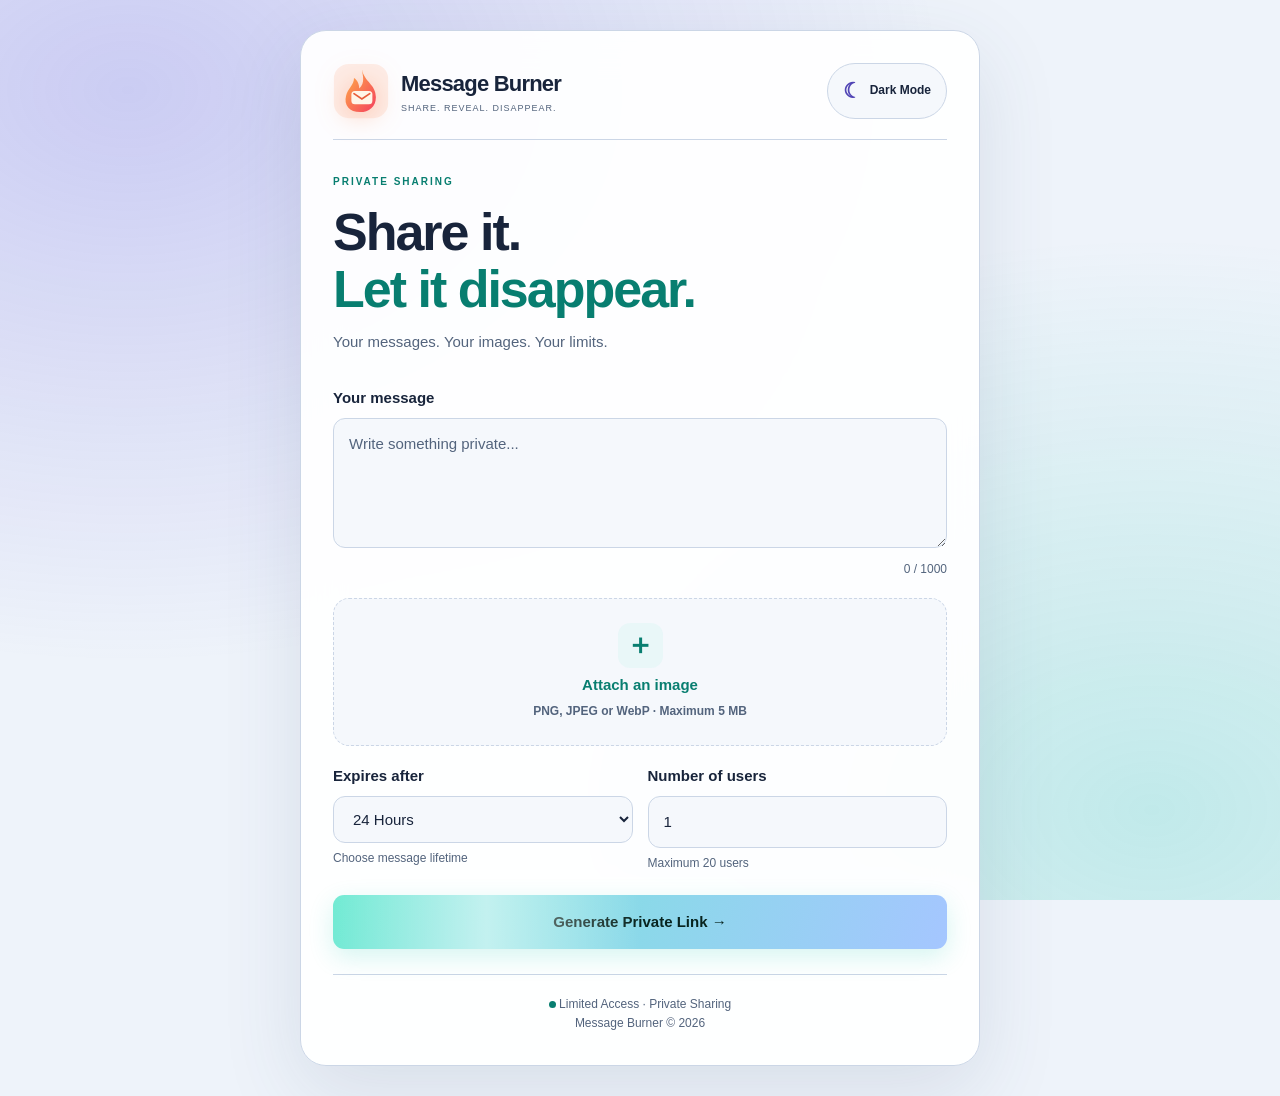
==== commit 36bf6c9c: "Udpated Project" ====
--- a/static/index.html
+++ b/static/index.html
@@ -1,17 +1,12 @@
 <!doctype html>
 <html lang="en">
   <head>
-    <meta charset="UTF-8" />
-
-    <meta name="viewport" content="width=device-width, initial-scale=1" />
-
-    <title>Message Burner</title>
-
-    <link rel="stylesheet" href="/static/style.css" />
-
+    <meta charset="UTF-8" />    
+    <meta name="viewport" content="width=device-width, initial-scale=1" />  
+    <title>Message Burner</title>   
+    <link rel="stylesheet" href="/static/style.css" />  
     <script src="/static/app.js" defer></script>
-  </head>
-
+  </head>   
   <body>
     <main>
       <!-- Professional logo and theme button -->
@@ -26,12 +21,10 @@
                 x2="100%"
                 y2="100%"
               >
-                <stop offset="0%" stop-color="#ffb347" />
-
+                <stop offset="0%" stop-color="#ffb347" />   
                 <stop offset="100%" stop-color="#f43f5e" />
               </linearGradient>
-            </defs>
-
+            </defs> 
             <rect
               x="1"
               y="1"
@@ -39,8 +32,7 @@
               height="62"
               rx="17"
               fill="rgba(255,120,70,0.12)"
-            />
-
+            />  
             <!-- Flame -->
             <path
               d="M33 7 C36 22 49 24 49 39
@@ -50,11 +42,9 @@
                              C29 20 30 26 30 29
                              C37 22 34 15 33 7Z"
               fill="url(#fireGradient)"
-            />
-
+            />  
             <!-- Message envelope -->
-            <rect x="21" y="32" width="24" height="15" rx="4" fill="#fff5e8" />
-
+            <rect x="21" y="32" width="24" height="15" rx="4" fill="#fff5e8" /> 
             <path
               d="M24 35 L33 41 L42 35"
               stroke="#e85c39"
@@ -62,15 +52,12 @@
               stroke-linecap="round"
               fill="none"
             />
-          </svg>
-
+          </svg>    
           <div class="brand-text">
-            <span class="brand-name"> Message Burner </span>
-
+            <span class="brand-name"> Message Burner </span>    
             <span class="brand-tagline"> Share. Reveal. Disappear. </span>
           </div>
-        </a>
-
+        </a>    
         <!-- Dynamic theme button -->
         <button
           type="button"
@@ -78,94 +65,69 @@
           class="theme-toggle"
           onclick="toggleTheme()"
         >
-          <span id="themeIcon">☀</span>
-
+          <span id="themeIcon">☀</span>    
           <span id="themeText">Light Mode</span>
         </button>
-      </header>
-
+      </header> 
       <!-- Main heading -->
       <section class="hero">
-        <span class="eyebrow"> PRIVATE SHARING </span>
-
+        <span class="eyebrow"> PRIVATE SHARING </span>  
         <h1>
           Share it.<br />
           <em>Let it disappear.</em>
-        </h1>
-
+        </h1>   
         <p>Your messages. Your images. Your limits.</p>
-      </section>
-
+      </section>    
       <!-- Message form -->
       <form id="form">
-        <label for="message"> Your message </label>
-
+        <label for="message"> Your message </label> 
         <textarea
           id="message"
           name="message"
           maxlength="1000"
           placeholder="Write something private..."
-        ></textarea>
-
+        ></textarea>    
         <!-- Character counter -->
-        <small id="counter">0 / 1000</small>
-
+        <small id="counter">0 / 1000</small>    
         <!-- Single image selection box -->
         <label class="upload" for="image">
-          <span class="upload-icon">＋</span>
-
-          <strong>Attach an image</strong>
-
+          <span class="upload-icon">＋</span>   
+          <strong>Attach an image</strong>  
           <small> PNG, JPEG or WebP · Maximum 5 MB </small>
-        </label>
-
+        </label>    
         <!-- Hidden file input -->
         <input
           type="file"
           id="image"
           name="image"
           accept="image/png,image/jpeg,image/webp"
-        />
-
+        />  
         <!-- Image preview -->
         <div id="previewBox" hidden>
-          <img id="preview" alt="Selected image" />
-
-          <p id="fileName"></p>
-
+          <img id="preview" alt="Selected image" /> 
+          <p id="fileName"></p> 
           <button type="button" class="remove" onclick="removeImage()">
             Remove Image
           </button>
-        </div>
-
+        </div>  
         <!-- Time limit and number of users -->
         <div class="columns">
           <div>
-            <label for="expiry"> Expires after </label>
-
+            <label for="expiry"> Expires after </label> 
             <select id="expiry" name="expiration_minutes">
-              <option value="5">5 Minutes</option>
-
-              <option value="15">15 Minutes</option>
-
-              <option value="30">30 Minutes</option>
-
-              <option value="60">1 Hour</option>
-
-              <option value="720">12 Hours</option>
-
-              <option value="1440" selected>24 Hours</option>
-
+              <option value="5">5 Minutes</option>  
+              <option value="15">15 Minutes</option>    
+              <option value="30">30 Minutes</option>    
+              <option value="60">1 Hour</option>    
+              <option value="720">12 Hours</option> 
+              <option value="1440" selected>24 Hours</option>   
               <option value="10080">7 Days</option>
-            </select>
-
+            </select>   
             <small> Choose message lifetime </small>
-          </div>
-
+          </div>    
           <!-- Number of users -->
           <div>
-            <label for="views"> Number of users </label>
-
+            <label for="views"> Number of users </label>    
             <input
               type="number"
               id="views"
@@ -174,172 +136,114 @@
               max="20"
               value="1"
               required
-            />
-
+            />  
             <small> Maximum 20 users </small>
           </div>
-        </div>
-
+        </div>  
         <!-- Generate link button -->
         <button class="primary" id="create" type="submit">
           Generate Private Link →
         </button>
-      </form>
-
+      </form>   
       <!-- Status message -->
-      <p id="status" role="status"></p>
-
+      <p id="status" role="status"></p> 
       <!-- Generated link -->
       <section id="result" hidden>
-        <h2>Your link is ready!</h2>
-
-        <p id="linkInfo"></p>
-
-        <input id="link" readonly aria-label="Generated link" />
-
+        <h2>Your link is ready!</h2>    
+        <p id="linkInfo"></p>   
+        <input id="link" readonly aria-label="Generated link" />    
         <!-- Sharing options -->
         <div class="shares">
-          <button onclick="copyLink()">Copy Link</button>
-
-          <button class="whatsapp" onclick="share('wa')">WhatsApp</button>
-
-          <button class="email" onclick="share('email')">Email</button>
-
-          <button class="sms" onclick="share('sms')">SMS</button>
-
+          <button onclick="copyLink()">Copy Link</button>   
+          <button class="whatsapp" onclick="share('wa')">WhatsApp</button>  
+          <button class="email" onclick="share('email')">Email</button> 
+          <button class="sms" onclick="share('sms')">SMS</button>   
           <button onclick="nativeShare()">More</button>
         </div>
-      </section>
-
+      </section>    
       <!-- Footer -->
       <footer>
-        <span class="footer-dot"></span>
-
+        <span class="footer-dot"></span>    
         Limited Access · Private Sharing
-
-        <br />
-
+        <br />  
         Message Burner © 2026
       </footer>
-    </main>
-
+    </main> 
     <script>
-      const $ = (id) => document.getElementById(id);
-
-      let previewUrl = null;
-
+      const $ = (id) => document.getElementById(id);    
+      let previewUrl = null;    
       // Character counter
       function updateCounter() {
-        const length = $("message").value.length;
-
-        $("counter").textContent = length + " / 1000";
-
+        const length = $("message").value.length;   
+        $("counter").textContent = length + " / 1000";  
         $("counter").style.color = length >= 900 ? "#ef4444" : "";
-      }
-
-      $("message").oninput = updateCounter;
-
-      updateCounter();
-
+      } 
+      $("message").oninput = updateCounter; 
+      updateCounter();  
       // Image selection and preview
       $("image").onchange = function () {
         if (previewUrl) {
-          URL.revokeObjectURL(previewUrl);
-
+          URL.revokeObjectURL(previewUrl);  
           previewUrl = null;
-        }
-
-        const file = $("image").files[0];
-
-        $("previewBox").hidden = true;
-
+        }   
+        const file = $("image").files[0];   
+        $("previewBox").hidden = true;  
         if (!file) {
           return;
-        }
-
+        }   
         if (file.size > 5 * 1024 * 1024) {
-          alert("Image must be under 5 MB");
-
-          removeImage();
-
+          alert("Image must be under 5 MB");    
+          removeImage();    
           return;
-        }
-
-        const allowedTypes = ["image/png", "image/jpeg", "image/webp"];
-
+        }   
+        const allowedTypes = ["image/png", "image/jpeg", "image/webp"]; 
         if (!allowedTypes.includes(file.type)) {
-          alert("Choose PNG, JPEG or WebP");
-
-          removeImage();
-
+          alert("Choose PNG, JPEG or WebP");    
+          removeImage();    
           return;
-        }
-
+        }   
         previewUrl = URL.createObjectURL(file);
-
-        $("preview").src = previewUrl;
-
-        $("fileName").textContent = file.name;
-
+        $("preview").src = previewUrl;  
+        $("fileName").textContent = file.name;  
         $("previewBox").hidden = false;
-      };
-
+      };    
       // Remove selected image
       function removeImage() {
-        $("image").value = "";
-
-        $("preview").removeAttribute("src");
-
-        $("previewBox").hidden = true;
-
-        $("fileName").textContent = "";
-
+        $("image").value = "";  
+        $("preview").removeAttribute("src");    
+        $("previewBox").hidden = true;  
+        $("fileName").textContent = ""; 
         if (previewUrl) {
-          URL.revokeObjectURL(previewUrl);
-
+          URL.revokeObjectURL(previewUrl);  
           previewUrl = null;
         }
-      }
-
+      } 
       // Generate private link
       $("form").onsubmit = async function (event) {
-        event.preventDefault();
-
-        $("create").disabled = true;
-
-        $("result").hidden = true;
-
-        $("status").textContent = "Generating your private link...";
-
+        event.preventDefault(); 
+        $("create").disabled = true;    
+        $("result").hidden = true;  
+        $("status").textContent = "Generating your private link...";    
         try {
           const response = await fetch("/create", {
-            method: "POST",
-
+            method: "POST", 
             body: new FormData(event.target),
-          });
-
-          const data = await response.json();
-
+          });   
+          const data = await response.json();   
           if (!response.ok) {
             throw Error(
               typeof data.detail === "string" ? data.detail : "Invalid input",
             );
-          }
-
-          $("link").value = location.origin + data.link;
-
-          const expiryDate = new Date(data.expires * 1000);
-
+          } 
+          $("link").value = location.origin + data.link;    
+          const expiryDate = new Date(data.expires * 1000); 
           $("linkInfo").textContent =
             "Allowed views: " +
             data.max_reads +
             " | Expires: " +
-            expiryDate.toLocaleString();
-
-          $("result").hidden = false;
-
-          $("status").textContent = "Link generated successfully!";
-
+            expiryDate.toLocaleString();    
+          $("result").hidden = false;   
+          $("status").textContent = "Link generated successfully!"; 
           $("result").scrollIntoView({
             behavior: "smooth",
           });
@@ -348,25 +252,20 @@
         } finally {
           $("create").disabled = false;
         }
-      };
-
+      };    
       // Copy generated link
       async function copyLink() {
         try {
-          await navigator.clipboard.writeText($("link").value);
-
+          await navigator.clipboard.writeText($("link").value); 
           $("status").textContent = "Link copied successfully!";
         } catch {
-          $("link").select();
-
+          $("link").select();   
           $("status").textContent = "Please copy the selected link manually.";
         }
-      }
-
+      } 
       // Sharing options
       function share(type) {
-        const url = encodeURIComponent($("link").value);
-
+        const url = encodeURIComponent($("link").value);    
         if (type === "wa") {
           window.open("https://wa.me/?text=" + url, "_blank", "noopener");
         } else if (type === "email") {
@@ -374,8 +273,7 @@
         } else if (type === "sms") {
           location.href = "sms:?body=" + url;
         }
-      }
-
+      } 
       // Mobile sharing menu
       async function nativeShare() {
         if (navigator.share) {
@@ -396,4 +294,4 @@
       }
     </script>
   </body>
-</html>
+</html> 
--- a/static/style.css
+++ b/static/style.css
@@ -1,997 +1,437 @@
-/* =========================================
-   MESSAGE BURNER - PROFESSIONAL DESIGN
-   ========================================= */
-
-/* Dark theme */
-
+/* 1. Dark theme */
 :root {
-  color-scheme: dark;
-
-  --bg: #080c18;
-  --panel: rgba(18, 25, 43, 0.88);
-  --field: #10182a;
-  --text: #eef4ff;
-  --muted: #a5b3ca;
-  --line: #34425b;
-  --accent: #65e6cf;
-  --accent2: #a8a2ff;
-  --shadow: 0 30px 90px #0007;
-  --ink: #08241f;
-  --danger: #f87171;
-  --whatsapp: #22c55e;
-  --email: #83b1ff;
-  --glow1: #6259df45;
-  --glow2: #16c8ae40;
+    color-scheme: dark;
+    --bg: #080c18;
+    --panel: #12192be8;
+    --field: #10182a;
+    --text: #eef4ff;
+    --muted: #a5b3ca;
+    --line: #34425b;
+    --accent: #65e6cf;
+    --accent2: #a8a2ff;
+    --danger: #f87171;
+    --shadow: 0 25px 80px #0006;
+} 
+/* 2. Light theme */
+:root.light {
+    color-scheme: light;
+    --bg: #eef3fa;
+    --panel: #fffffff0;
+    --field: #f5f8fc;
+    --text: #18243b;
+    --muted: #53647d;
+    --line: #cbd6e6;
+    --accent: #087e70;
+    --accent2: #5145b5;
+    --danger: #b91c1c;
+    --shadow: 0 25px 80px #354c7020;
+} 
+/* 3. Global settings */
+* {
+    box-sizing: border-box;
+} 
+[hidden] {
+    display: none !important;
+} 
+html {
+    scroll-behavior: smooth;
+} 
+body {
+    margin: 0;
+    min-height: 100vh;
+    display: grid;
+    place-items: center;
+    padding: 30px 16px;
+    font: 15px/1.6 "Segoe UI", sans-serif;
+    color: var(--text);
+    background: var(--bg);
+    isolation: isolate;
+    transition: background .4s, color .4s;
+} 
+/* 4. Animated background */
+body::before {
+    content: "";
+    position: fixed;
+    inset: 0;
+    z-index: -1;
+    pointer-events: none;
+    background:
+        radial-gradient(at 10% 10%, #6259df40, transparent 50%),
+        radial-gradient(at 90% 90%, #16c8ae35, transparent 50%);
+    animation: aurora 10s infinite alternate;
+} 
+/* 5. Main glass container */
+main {
+    width: min(100%, 680px);
+    padding: 32px;
+    background: var(--panel);
+    border: 1px solid var(--line);
+    border-radius: 26px;
+    backdrop-filter: blur(20px);
+    box-shadow: var(--shadow);
+    animation: enter .6s ease;
+    transition: background .4s, border-color .4s;
+} 
+/* 6. Header */
+header {
+    display: flex;
+    align-items: center;
+    justify-content: space-between;
+    flex-wrap: wrap;
+    gap: 12px;
+    padding-bottom: 20px;
+    border-bottom: 1px solid var(--line);
+} 
+/* 7. Professional logo */
+.brand-logo {
+    display: flex;
+    align-items: center;
+    gap: 12px;
+    color: var(--text);
+    text-decoration: none;
+} 
+.logo-icon {
+    width: 56px;
+    height: 56px;
+    flex-shrink: 0;
+    filter: drop-shadow(0 4px 12px #ff783550);
+    animation: float 3s ease-in-out infinite;
+} 
+.brand-text {
+    display: flex;
+    flex-direction: column;
+} 
+.brand-name {
+    font-size: 22px;
+    font-weight: 800;
+    letter-spacing: -.8px;
+    color: var(--text);
+} 
+.brand-tagline {
+    font-size: 9px;
+    letter-spacing: 1px;
+    text-transform: uppercase;
+    color: var(--muted);
+} 
+/* 8. Dynamic theme button */
+.theme-toggle {
+    display: flex;
+    align-items: center;
+    gap: 8px;
+    border-radius: 30px;
+    font-size: 12px;
+    white-space: nowrap;
+} 
+#themeIcon {
+    font-size: 21px;
+    color: #fbbf24;
+    transition: transform .4s;
+} 
+:root.light #themeIcon {
+    color: #5145b5;
+} 
+.theme-toggle:hover #themeIcon {
+    transform: rotate(35deg);
+} 
+/* 9. Main heading */
+.hero {
+    padding: 28px 0 20px;
+} 
+.eyebrow {
+    font-size: 10px;
+    font-weight: 800;
+    letter-spacing: 2px;
+    color: var(--accent);
+} 
+h1 {
+    font-size: clamp(34px, 7vw, 52px);
+    line-height: 1.1;
+    letter-spacing: -2px;
+    margin: 12px 0;
+} 
+h1 em {
+    font-style: normal;
+    color: var(--accent);
+} 
+h2 {
+    font-size: 21px;
+    margin: 0 0 12px;
+} 
+p {
+    color: var(--muted);
+    margin: 0 0 12px;
+} 
+/* 10. Form fields */
+label {
+    display: block;
+    font-weight: 650;
+    margin-bottom: 8px;
+} 
+textarea, input, select, button {
+    font: inherit;
+} 
+textarea, input:not([type="file"]), select {
+    width: 100%;
+    padding: 13px 15px;
+    color: var(--text);
+    background: var(--field);
+    border: 1px solid var(--line);
+    border-radius: 12px;
+    outline: none;
+    transition: all .3s ease;
+} 
+textarea {
+    min-height: 130px;
+    resize: vertical;
+} 
+textarea::placeholder {
+    color: var(--muted);
+} 
+textarea:focus, input:focus, select:focus {
+    border-color: var(--accent);
+    box-shadow: 0 0 0 3px #65e6cf25;
+} 
+small {
+    font-size: 12px;
+    color: var(--muted);
+} 
+/* 11. Character counter */
+#counter {
+    display: block;
+    text-align: right;
+    margin: 5px 0 18px;
+    font-variant-numeric: tabular-nums;
+} 
+/* 12. Image upload box */
+.upload {
+    display: grid;
+    place-items: center;
+    gap: 5px;
+    padding: 24px 10px;
+    margin-bottom: 18px;
+    background: var(--field);
+    color: var(--accent);
+    border: 1px dashed var(--line);
+    border-radius: 16px;
+    cursor: pointer;
+    transition: all .3s ease;
+} 
+.upload:hover {
+    border-color: var(--accent);
+    transform: translateY(-3px);
+    box-shadow: 0 8px 25px #16c8ae20;
+} 
+.upload-icon {
+    display: grid;
+    place-items: center;
+    width: 45px;
+    height: 45px;
+    font-size: 28px;
+    background: #65e6cf15;
+    border-radius: 12px;
+    transition: transform .3s;
+} 
+.upload:hover .upload-icon {
+    transform: rotate(90deg);
+} 
+/* 13. Hide duplicate file selection */
+input[type="file"] {
+    position: absolute;
+    width: 1px;
+    height: 1px;
+    opacity: 0;
+    overflow: hidden;
+    clip-path: inset(50%);
+} 
+.upload:has(+ input:focus-visible) {
+    outline: 2px solid var(--accent);
+} 
+/* 14. Image preview */
+#previewBox, #result, #content {
+    padding: 18px;
+    margin: 18px 0;
+    background: var(--field);
+    border: 1px solid var(--line);
+    border-radius: 16px;
+    animation: enter .4s ease;
+} 
+#preview, #photo {
+    display: block;
+    width: 100%;
+    max-height: 400px;
+    object-fit: contain;
+    border-radius: 12px;
+    margin-bottom: 12px;
+} 
+#fileName, #linkInfo {
+    font-size: 12px;
+    overflow-wrap: anywhere;
+} 
+/* 15. Expiry and number of users */
+.columns {
+    display: grid;
+    grid-template-columns: 1fr 1fr;
+    gap: 15px;
+    margin: 15px 0 22px;
+} 
+.columns small {
+    display: block;
+    margin-top: 6px;
+} 
+select {
+    cursor: pointer;
+} 
+select:hover, input[type="number"]:hover {
+    border-color: var(--accent);
+} 
+/* 16. Professional buttons */
+button {
+    padding: 10px 15px;
+    border: 1px solid var(--line);
+    border-radius: 11px;
+    background: var(--field);
+    color: var(--text);
+    font-weight: 650;
+    cursor: pointer;
+    transition: all .3s ease;
+} 
+button:hover:not(:disabled) {
+    transform: translateY(-3px);
+    border-color: var(--accent);
+    box-shadow: 0 5px 20px #16c8ae25;
+} 
+button:active:not(:disabled) {
+    transform: scale(.97);
+} 
+button:disabled {
+    opacity: .5;
+    cursor: wait;
+} 
+/* 17. Generate link button */
+.primary {
+    position: relative;
+    overflow: hidden;
+    width: 100%;
+    padding: 15px;
+    border: none;
+    background: linear-gradient(110deg, #71ebd3, #a5c6ff);
+    color: #08241f;
+    font-weight: 750;
+    box-shadow: 0 8px 25px #27cbb530;
+} 
+.primary::before {
+    content: "";
+    position: absolute;
+    inset: 0;
+    width: 50%;
+    background: linear-gradient(90deg, transparent, #fff8, transparent);
+    animation: shine 5s infinite;
+    pointer-events: none;
+} 
+/* 18. Remove image button */
+.remove {
+    width: 100%;
+    color: var(--danger);
+    background: #f8717110;
+    border-color: #f8717140;
+} 
+.remove:hover:not(:disabled) {
+    background: #dc2626;
+    color: white;
+} 
+/* 19. Sharing buttons */
+.shares {
+    display: flex;
+    flex-wrap: wrap;
+    gap: 8px;
+    margin-top: 12px;
+} 
+.shares button {
+    flex: 1 1 100px;
+    font-size: 13px;
+} 
+.whatsapp { color: #16a34a; }
+.email { color: var(--accent); }
+.sms { color: var(--accent2); } 
+/* 20. Status and revealed message */
+#status {
+    font-size: 13px;
+    color: var(--accent);
+    margin: 12px 0;
+    overflow-wrap: anywhere;
+} 
+#status:empty {
+    display: none;
+} 
+.message {
+    color: var(--text);
+    font-size: 17px;
+    white-space: pre-wrap;
+    overflow-wrap: anywhere;
+} 
+/* 21. Footer */
+footer {
+    text-align: center;
+    padding-top: 20px;
+    margin-top: 25px;
+    border-top: 1px solid var(--line);
+    color: var(--muted);
+    font-size: 12px;
+} 
+.footer-dot {
+    display: inline-block;
+    width: 7px;
+    height: 7px;
+    border-radius: 50%;
+    background: var(--accent);
+    animation: pulse 2s infinite;
+} 
+a {
+    color: var(--accent);
+    text-decoration: none;
+} 
+a:focus-visible, button:focus-visible {
+    outline: 2px solid var(--accent);
+    outline-offset: 3px;
+} 
+/* 22. Professional animations */
+@keyframes enter {
+    from { opacity: 0; transform: translateY(15px); }
+    to { opacity: 1; transform: translateY(0); }
+} 
+@keyframes aurora {
+    from { opacity: .6; transform: scale(1); }
+    to { opacity: 1; transform: scale(1.08); }
+} 
+@keyframes float {
+    0%, 100% { transform: translateY(0); }
+    50% { transform: translateY(-5px); }
+} 
+@keyframes shine {
+    0% { transform: translateX(-120%) skewX(-20deg); }
+    35%, 100% { transform: translateX(300%) skewX(-20deg); }
+} 
+@keyframes pulse {
+    0%, 100% { box-shadow: 0 0 0 0 #65e6cf50; }
+    50% { box-shadow: 0 0 0 6px #65e6cf00; }
 }
-
-/* Light theme */
-
-:root.light {
-  color-scheme: light;
-
-  --bg: #eef3fa;
-  --panel: rgba(255, 255, 255, 0.94);
-  --field: #f5f8fc;
-  --text: #18243b;
-  --muted: #53647d;
-  --line: #cbd6e6;
-  --accent: #087e70;
-  --accent2: #5145b5;
-  --shadow: 0 30px 90px #354c7020;
-  --ink: #08241f;
-  --danger: #b91c1c;
-  --whatsapp: #15803d;
-  --email: #1d4ed8;
-  --glow1: #6259df25;
-  --glow2: #16c8ae25;
+/* 23. Mobile responsive design */
+@media (max-width: 480px) {
+    body { padding: 12px; }
+    main { padding: 20px; border-radius: 20px; }
+    .columns { grid-template-columns: 1fr; }
+    .logo-icon { width: 42px; height: 42px; }
+    .brand-name { font-size: 17px; }
+    .brand-tagline { font-size: 7px; }
+    .brand-logo { gap: 8px; }
+    .theme-toggle { padding: 8px; font-size: 10px; }
+    .hero { padding-top: 20px; }
 }
-
-/* Global settings */
-
-* {
-  box-sizing: border-box;
-}
-
-[hidden] {
-  display: none !important;
-}
-
-html {
-  scroll-behavior: smooth;
-}
-
-::selection {
-  background: #65e6cf;
-  color: #08241f;
-}
-
-/* Website background */
-
-body {
-  margin: 0;
-  min-height: 100vh;
-  display: grid;
-  place-items: center;
-  padding: 36px 18px;
-
-  font-family: "Segoe UI", system-ui, sans-serif;
-  font-size: 15px;
-  line-height: 1.6;
-
-  color: var(--text);
-  background: var(--bg);
-
-  isolation: isolate;
-
-  transition:
-    background 0.45s ease,
-    color 0.45s ease;
-}
-
-/* Animated aurora background */
-
-body::before {
-  content: "";
-  position: fixed;
-  inset: 0;
-  z-index: -1;
-  pointer-events: none;
-
-  background:
-    radial-gradient(ellipse at 15% 10%, var(--glow1), transparent 48%),
-    radial-gradient(ellipse at 90% 80%, var(--glow2), transparent 45%);
-
-  animation: aurora 12s ease-in-out infinite alternate;
-}
-
-/* Professional grid background */
-
-body::after {
-  content: "";
-  position: fixed;
-  inset: 0;
-  z-index: -1;
-  pointer-events: none;
-
-  background-image:
-    linear-gradient(#8495b010 1px, transparent 1px),
-    linear-gradient(90deg, #8495b010 1px, transparent 1px);
-
-  background-size: 32px 32px;
-
-  mask-image: linear-gradient(#000, transparent);
-}
-
-/* Main glass container */
-
-main {
-  width: min(100%, 680px);
-  padding: 36px;
-
-  border: 1px solid var(--line);
-  border-radius: 28px;
-
-  background: var(--panel);
-
-  backdrop-filter: blur(24px);
-  -webkit-backdrop-filter: blur(24px);
-
-  box-shadow: var(--shadow);
-
-  animation: enter 0.65s ease both;
-
-  transition:
-    background 0.4s ease,
-    border-color 0.4s ease,
-    box-shadow 0.4s ease;
-}
-
-/* Navigation header */
-
-header {
-  display: flex;
-  align-items: center;
-  justify-content: space-between;
-  gap: 12px;
-
-  padding-bottom: 22px;
-
-  border-bottom: 1px solid var(--line);
-}
-
-/* Professional logo */
-
-.brand-logo {
-  display: flex;
-  align-items: center;
-  gap: 12px;
-
-  min-width: 0;
-
-  text-decoration: none;
-  color: var(--text);
-}
-
-.brand-logo:hover {
-  text-decoration: none;
-}
-
-/* Animated flame icon */
-
-.logo-icon {
-  width: 58px;
-  height: 58px;
-  flex-shrink: 0;
-
-  filter: drop-shadow(0 4px 12px #ff783540);
-
-  animation: logoFloat 4s ease-in-out infinite;
-
-  transition: filter 0.4s ease;
-}
-
-.brand-logo:hover .logo-icon {
-  filter: drop-shadow(0 4px 18px #ff783580);
-}
-
-/* Brand text */
-
-.brand-text {
-  display: flex;
-  flex-direction: column;
-  gap: 4px;
-}
-
-.brand-name {
-  font-size: 22px;
-  font-weight: 800;
-  letter-spacing: -0.8px;
-  line-height: 1.2;
-
-  color: var(--text);
-
-  transition: color 0.4s ease;
-}
-
-.brand-tagline {
-  font-size: 9px;
-  font-weight: 650;
-  letter-spacing: 1.3px;
-  text-transform: uppercase;
-
-  color: var(--muted);
-}
-
-/* Dynamic theme button */
-
-.theme-toggle {
-  display: flex;
-  align-items: center;
-  justify-content: center;
-  gap: 8px;
-
-  flex-shrink: 0;
-
-  padding: 10px 14px;
-
-  border: 1px solid var(--line);
-  border-radius: 30px;
-
-  background: var(--field);
-  color: var(--text);
-
-  font-size: 12px;
-  font-weight: 650;
-  white-space: nowrap;
-
-  cursor: pointer;
-}
-
-.theme-toggle:hover {
-  border-color: var(--accent);
-  box-shadow: 0 0 20px #65e6cf25;
-  transform: translateY(-2px);
-}
-
-/* Sun icon */
-
-#themeIcon {
-  display: inline-block;
-  font-size: 22px;
-  line-height: 1;
-  color: #fbbf24;
-
-  transition:
-    transform 0.5s ease,
-    color 0.4s ease;
-}
-
-.theme-toggle:hover #themeIcon {
-  transform: rotate(35deg);
-}
-
-/* Moon icon */
-
-:root.light #themeIcon {
-  color: #5145b5;
-}
-
-:root.light .theme-toggle {
-  background: #ffffff;
-  border-color: #d4ddec;
-  box-shadow: 0 4px 15px #354c7010;
-}
-
-/* Hero section */
-
-.hero {
-  padding: 30px 0 24px;
-}
-
-.eyebrow {
-  display: inline-block;
-
-  padding: 5px 11px;
-
-  border: 1px solid var(--line);
-  border-radius: 30px;
-
-  background: var(--field);
-
-  font-size: 10px;
-  font-weight: 800;
-  letter-spacing: 1.8px;
-
-  color: var(--accent);
-}
-
-/* Main heading */
-
-h1 {
-  font-size: clamp(34px, 7vw, 54px);
-  line-height: 1.08;
-  letter-spacing: -0.055em;
-
-  margin: 16px 0 14px;
-}
-
-h1 em {
-  font-style: normal;
-  color: var(--accent);
-
-  animation: textGlow 4s ease-in-out infinite;
-}
-
-h2 {
-  font-size: 21px;
-  letter-spacing: -0.03em;
-  margin: 0 0 12px;
-}
-
-p {
-  margin: 0 0 12px;
-  color: var(--muted);
-}
-
-/* Form labels */
-
-label {
-  display: block;
-  font-weight: 650;
-  margin: 0 0 8px;
-}
-
-/* Form elements */
-
-textarea,
-input,
-select,
-button {
-  font: inherit;
-}
-
-textarea,
-input:not([type="file"]),
-select {
-  width: 100%;
-
-  background: var(--field);
-  color: var(--text);
-
-  border: 1px solid var(--line);
-  border-radius: 12px;
-
-  padding: 13px 15px;
-
-  outline: none;
-
-  transition:
-    border-color 0.25s ease,
-    box-shadow 0.25s ease,
-    background 0.4s ease,
-    color 0.4s ease;
-}
-
-/* Message textarea */
-
-textarea {
-  min-height: 136px;
-  resize: vertical;
-}
-
-textarea::placeholder {
-  color: var(--muted);
-}
-
-/* Input focus animation */
-
-textarea:focus,
-input:focus,
-select:focus {
-  border-color: var(--accent);
-  box-shadow: 0 0 0 3px #39cbb52a;
-}
-
-/* Character counter */
-
-small {
-  font-size: 12px;
-  color: var(--muted);
-}
-
-#counter {
-  display: block;
-  text-align: right;
-
-  margin: 5px 0 18px;
-
-  font-variant-numeric: tabular-nums;
-
-  transition: color 0.3s ease;
-}
-
-/* Professional image upload box */
-
-.upload {
-  position: relative;
-
-  display: grid;
-  place-items: center;
-  gap: 5px;
-
-  padding: 26px 12px;
-  margin-bottom: 20px;
-
-  border: 1px dashed var(--line);
-  border-radius: 18px;
-
-  background: var(--field);
-  color: var(--accent);
-
-  cursor: pointer;
-
-  transition:
-    transform 0.3s ease,
-    border-color 0.3s ease,
-    box-shadow 0.3s ease,
-    background 0.4s ease;
-}
-
-/* Upload icon */
-
-.upload-icon {
-  display: grid;
-  place-items: center;
-
-  width: 46px;
-  height: 46px;
-
-  font-size: 28px;
-
-  border-radius: 14px;
-
-  background: #65e6cf15;
-  border: 1px solid #65e6cf35;
-
-  margin-bottom: 5px;
-
-  transition: transform 0.3s ease;
-}
-
-.upload:hover {
-  border-color: var(--accent);
-
-  transform: translateY(-3px);
-
-  box-shadow: 0 8px 30px #16c8ae20;
-}
-
-.upload:hover .upload-icon {
-  transform: rotate(90deg);
-}
-
-/* Hide extra Choose File button */
-
-input[type="file"] {
-  position: absolute;
-
-  width: 1px;
-  height: 1px;
-
-  padding: 0;
-  margin: -1px;
-
-  opacity: 0;
-  overflow: hidden;
-
-  clip-path: inset(50%);
-}
-
-.upload:has(+ input:focus-visible) {
-  outline: 2px solid var(--accent);
-  outline-offset: 4px;
-}
-
-/* Image preview container */
-
-#previewBox {
-  padding: 15px;
-  margin-bottom: 20px;
-
-  border: 1px solid var(--line);
-  border-radius: 16px;
-
-  background: var(--field);
-
-  animation: enter 0.4s ease both;
-}
-
-/* Preview and revealed image */
-
-#preview,
-#photo {
-  display: block;
-
-  width: 100%;
-  max-height: 420px;
-
-  object-fit: contain;
-
-  background: var(--field);
-
-  border: 1px solid var(--line);
-  border-radius: 14px;
-
-  margin-bottom: 12px;
-
-  animation: enter 0.5s ease both;
-}
-
-#fileName {
-  font-size: 12px;
-  overflow-wrap: anywhere;
-}
-
-/* Time limit and number of users */
-
-.columns {
-  display: grid;
-
-  grid-template-columns: 1fr 1fr;
-
-  gap: 16px;
-
-  margin: 10px 0 24px;
-}
-
-.columns small {
-  display: block;
-  margin-top: 6px;
-}
-
-select {
-  cursor: pointer;
-}
-
-select:hover {
-  border-color: var(--accent);
-}
-
-/* Number of users input */
-
-input[type="number"] {
-  width: 100%;
-
-  padding: 13px 15px;
-
-  background: var(--field);
-  color: var(--text);
-
-  border: 1px solid var(--line);
-  border-radius: 12px;
-
-  font-size: 15px;
-  font-variant-numeric: tabular-nums;
-
-  transition: all 0.3s ease;
-}
-
-input[type="number"]:hover {
-  border-color: var(--accent);
-}
-
-input[type="number"]:focus {
-  border-color: var(--accent);
-  box-shadow: 0 0 15px #65e6cf25;
-}
-
-/* General buttons */
-
-button {
-  cursor: pointer;
-
-  border: 1px solid var(--line);
-
-  background: var(--field);
-  color: var(--text);
-
-  border-radius: 11px;
-
-  padding: 10px 15px;
-
-  font-weight: 650;
-
-  transition:
-    transform 0.25s ease,
-    box-shadow 0.25s ease,
-    border-color 0.25s ease,
-    background 0.4s ease,
-    color 0.4s ease;
-}
-
-button:hover:not(:disabled) {
-  transform: translateY(-3px);
-
-  border-color: var(--accent);
-
-  box-shadow: 0 5px 20px #16c8ae25;
-}
-
-button:active:not(:disabled) {
-  transform: scale(0.97);
-}
-
-button:focus-visible,
-a:focus-visible {
-  outline: 2px solid var(--accent);
-  outline-offset: 4px;
-}
-
-button:disabled {
-  opacity: 0.55;
-  cursor: wait;
-}
-
-/* Remove image button */
-
-.remove {
-  width: 100%;
-
-  color: var(--danger);
-
-  border: 1px solid #f8717140;
-
-  background: #f8717110;
-}
-
-.remove:hover:not(:disabled) {
-  color: #ffffff;
-
-  background: #dc2626;
-  border-color: #dc2626;
-
-  box-shadow: 0 5px 20px #dc262630;
-}
-
-/* Main gradient button */
-
-.primary {
-  position: relative;
-  overflow: hidden;
-
-  width: 100%;
-  padding: 16px;
-
-  background: linear-gradient(110deg, #71ebd3, #a5c6ff);
-
-  color: var(--ink);
-
-  border: 0;
-
-  font-weight: 750;
-  letter-spacing: 0.3px;
-
-  box-shadow: 0 8px 28px #27cbb52b;
-}
-
-/* Button shine animation */
-
-.primary::before {
-  content: "";
-
-  position: absolute;
-
-  top: 0;
-  left: -100%;
-
-  width: 50%;
-  height: 100%;
-
-  background: linear-gradient(90deg, transparent, #ffffff70, transparent);
-
-  transform: skewX(-20deg);
-
-  animation: shine 5s infinite;
-
-  pointer-events: none;
-}
-
-.primary:hover:not(:disabled) {
-  box-shadow: 0 10px 35px #27cbb550;
-}
-
-/* Status messages */
-
-#status {
-  font-size: 13px;
-
-  margin: 14px 0;
-
-  color: var(--accent);
-
-  overflow-wrap: anywhere;
-}
-
-#status:empty {
-  display: none;
-}
-
-/* Generated link and revealed content */
-
-#result,
-#content {
-  margin-top: 22px;
-  padding: 20px;
-
-  border: 1px solid var(--line);
-  border-radius: 18px;
-
-  background: var(--field);
-
-  animation: enter 0.4s ease both;
-}
-
-#linkInfo {
-  font-size: 12px;
-  color: var(--muted);
-}
-
-/* Sharing buttons */
-
-.shares {
-  display: flex;
-  flex-wrap: wrap;
-
-  gap: 8px;
-
-  margin-top: 12px;
-}
-
-.shares button {
-  flex: 1 1 100px;
-
-  font-size: 13px;
-}
-
-/* WhatsApp button */
-
-.whatsapp {
-  color: var(--whatsapp);
-}
-
-.whatsapp:hover:not(:disabled) {
-  background: #22c55e20;
-  border-color: #22c55e;
-}
-
-/* Email button */
-
-.email {
-  color: var(--email);
-}
-
-.email:hover:not(:disabled) {
-  background: #659dff20;
-  border-color: #659dff;
-}
-
-/* SMS button */
-
-.sms {
-  color: var(--accent2);
-}
-
-/* Revealed message */
-
-.message {
-  white-space: pre-wrap;
-  overflow-wrap: anywhere;
-
-  color: var(--text);
-
-  font-size: 17px;
-  line-height: 1.8;
-}
-
-/* Footer */
-
-footer {
-  text-align: center;
-
-  border-top: 1px solid var(--line);
-
-  padding-top: 20px;
-  margin-top: 26px;
-
-  color: var(--muted);
-
-  font-size: 12px;
-}
-
-/* Animated footer indicator */
-
-.footer-dot {
-  display: inline-block;
-
-  width: 7px;
-  height: 7px;
-
-  margin-right: 5px;
-
-  border-radius: 50%;
-
-  background: var(--accent);
-
-  animation: pulse 2s infinite;
-}
-
-a {
-  color: var(--accent);
-  text-decoration: none;
-}
-
-a:hover {
-  text-decoration: underline;
-}
-
-/* =========================================
-   PROFESSIONAL ANIMATIONS
-   ========================================= */
-
-/* Page entrance */
-
-@keyframes enter {
-  from {
-    opacity: 0;
-    transform: translateY(16px);
-  }
-
-  to {
-    opacity: 1;
-    transform: translateY(0);
-  }
-}
-
-/* Animated background */
-
-@keyframes aurora {
-  from {
-    opacity: 0.65;
-    transform: scale(1);
-  }
-
-  to {
-    opacity: 1;
-    transform: scale(1.08);
-  }
-}
-
-/* Heading glow */
-
-@keyframes textGlow {
-  0%,
-  100% {
-    text-shadow: 0 0 5px #65e6cf10;
-  }
-
-  50% {
-    text-shadow: 0 0 22px #65e6cf40;
-  }
-}
-
-/* Button shine */
-
-@keyframes shine {
-  0% {
-    left: -100%;
-  }
-
-  30%,
-  100% {
-    left: 150%;
-  }
-}
-
-/* Footer pulse */
-
-@keyframes pulse {
-  0%,
-  100% {
-    box-shadow: 0 0 0 0 #65e6cf40;
-  }
-
-  50% {
-    box-shadow: 0 0 0 5px #65e6cf00;
-  }
-}
-
-/* Animated logo */
-
-@keyframes logoFloat {
-  0%,
-  100% {
-    transform: translateY(0);
-  }
-
-  50% {
-    transform: translateY(-4px);
-  }
-}
-
-/* =========================================
-   MOBILE RESPONSIVE DESIGN
-   ========================================= */
-
-@media (max-width: 480px) {
-  body {
-    padding: 16px 12px;
-  }
-
-  main {
-    padding: 20px;
-    border-radius: 20px;
-  }
-
-  header {
-    gap: 8px;
-    flex-wrap: wrap;
-  }
-
-  .logo-icon {
-    width: 43px;
-    height: 43px;
-  }
-
-  .brand-logo {
-    gap: 8px;
-  }
-
-  .brand-name {
-    font-size: 16px;
-  }
-
-  .brand-tagline {
-    font-size: 7px;
-    letter-spacing: 0.6px;
-  }
-
-  .theme-toggle {
-    padding: 8px 10px;
-    font-size: 10px;
-    gap: 5px;
-  }
-
-  #themeIcon {
-    font-size: 17px;
-  }
-
-  .columns {
-    grid-template-columns: 1fr;
-    gap: 14px;
-  }
-
-  .hero {
-    padding-top: 24px;
-  }
-
-  #result,
-  #content {
-    padding: 14px;
-  }
-
-  .upload {
-    padding: 20px 10px;
-  }
-}
-
-/* Reduced motion accessibility */
-
+/* 24. Accessibility */
 @media (prefers-reduced-motion: reduce) {
-  *,
-  *::before,
-  *::after {
-    animation: none !important;
-    transition: none !important;
-    scroll-behavior: auto !important;
-  }
-}
+    *, *::before, *::after {
+        animation: none !important;
+        transition: none !important;
+        scroll-behavior: auto !important;
+    }
+} 
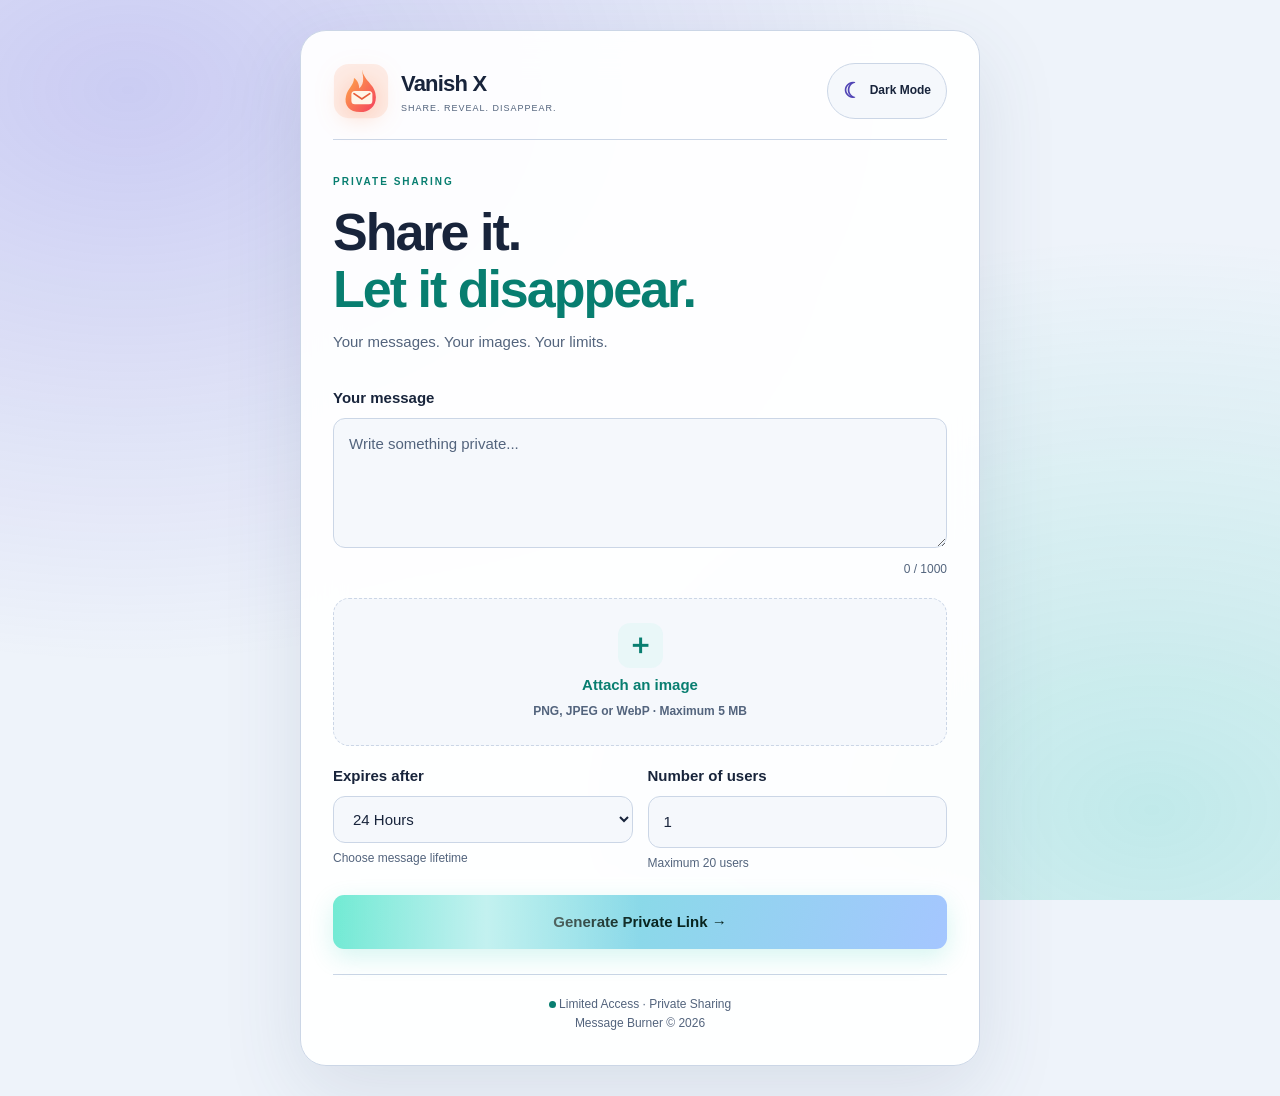
==== commit ee1f236b: "updated files" ====
--- a/static/index.html
+++ b/static/index.html
@@ -54,7 +54,7 @@
             />
           </svg>    
           <div class="brand-text">
-            <span class="brand-name"> Message Burner </span>    
+            <span class="brand-name">Vanish X</span>    
             <span class="brand-tagline"> Share. Reveal. Disappear. </span>
           </div>
         </a>    
